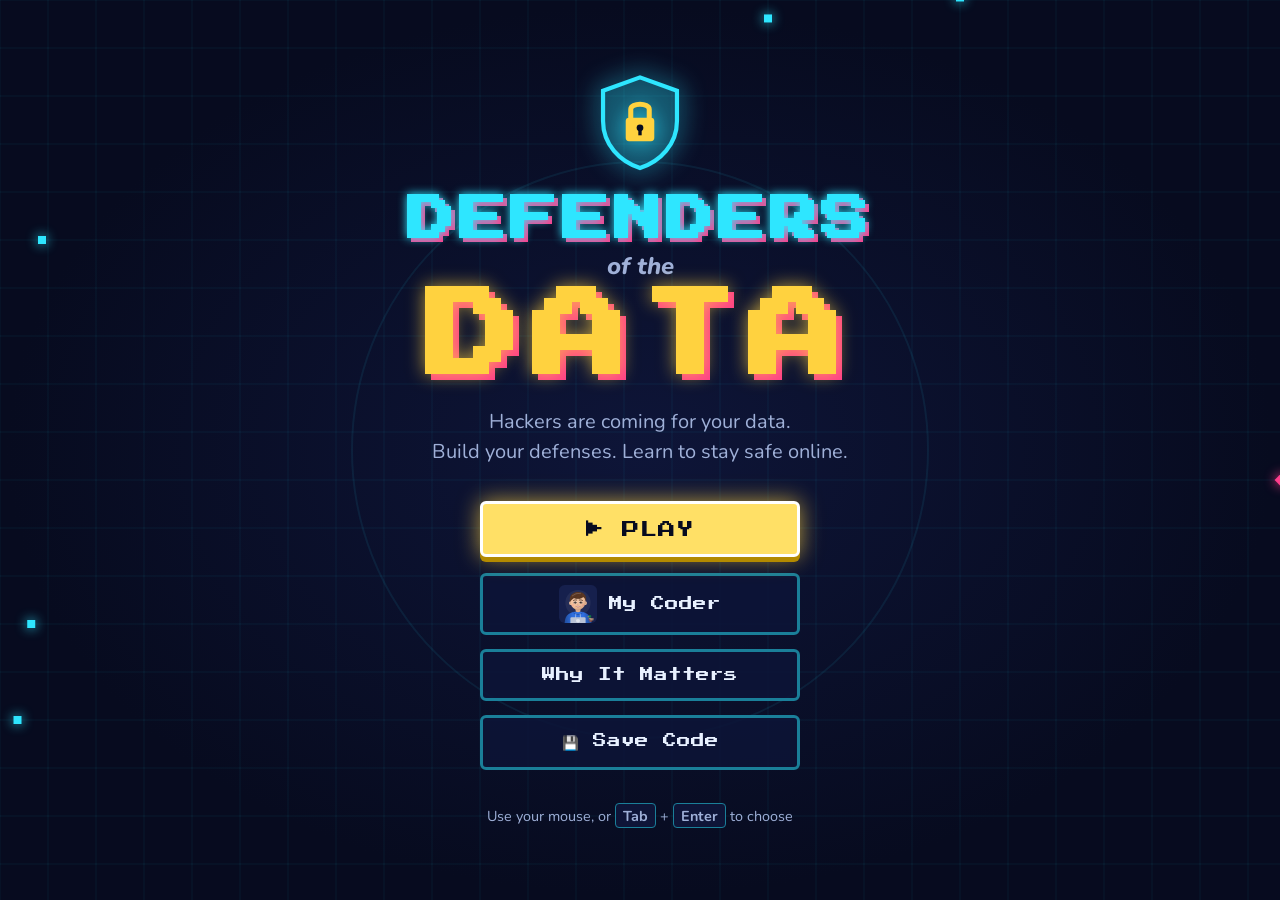
==== index.html @ af03d05b "Coder nicknames in the Locker and game top bars, and a Save Code to move progress between computers " ====
<!DOCTYPE html>
<html lang="en">
<head>
  <meta charset="UTF-8">
  <meta name="viewport" content="width=device-width, initial-scale=1.0">
  <title>Defenders of the Data</title>
  <meta name="description" content="A tower defense game about protecting your data and staying safe online.">
  <link rel="preconnect" href="https://fonts.googleapis.com">
  <link rel="preconnect" href="https://fonts.gstatic.com" crossorigin>
  <link href="https://fonts.googleapis.com/css2?family=Press+Start+2P&family=Lilita+One&family=Nunito:wght@400;700;800&display=swap" rel="stylesheet">
  <link rel="stylesheet" href="css/style.css">
</head>
<body>
  <!-- Animated background: data packets flowing to the core, threats getting blocked -->
  <canvas id="bg" aria-hidden="true"></canvas>

  <main id="title-screen" class="screen">
    <div class="logo">
      <div class="shield" aria-hidden="true">
        <svg viewBox="0 0 100 116">
          <path d="M50 4 L94 20 V56 C94 84 74 104 50 112 C26 104 6 84 6 56 V20 Z" class="shield-outline"/>
          <rect x="33" y="52" width="34" height="28" rx="4" class="lock-body"/>
          <path d="M39 52 V42 C39 34 61 34 61 42 V52" class="lock-shackle"/>
          <circle cx="50" cy="64" r="4" class="lock-hole"/>
          <rect x="48" y="64" width="4" height="9" class="lock-hole"/>
        </svg>
      </div>
      <h1>
        <span class="title-small">DEFENDERS</span>
        <span class="title-of">of the</span>
        <span class="title-big">DATA</span>
      </h1>
      <p class="tagline">Hackers are coming for your data.<br>Build your defenses. Learn to stay safe online.</p>
    </div>

    <nav class="menu" aria-label="Main menu">
      <button class="btn btn-primary" id="btn-play">&#9654; PLAY</button>
      <button class="btn coder-btn" id="btn-coder"><span class="coder-mini" id="coder-mini" aria-hidden="true"></span>My Coder</button>
      <button class="btn" id="btn-why">Why It Matters</button>
      <button class="btn" id="btn-save">💾 Save Code</button>
    </nav>

    <p class="hint">Use your mouse, or <kbd>Tab</kbd> + <kbd>Enter</kbd> to choose</p>
  </main>

  <!-- Why It Matters -->
  <dialog id="dlg-why" class="panel" aria-labelledby="why-title">
    <h2 id="why-title">Why It Matters</h2>
    <p>Teens spend hours online every day, and scammers know it. One bad click can leak your passwords, your photos or your location.</p>
    <ul class="facts">
      <li><strong>$12.5 billion</strong> was lost to fraud reported to the U.S. FTC in 2024.</li>
      <li><strong>Phishing</strong> (fake messages and links) is the most reported type of cybercrime to the FBI.</li>
      <li><strong>2-step verification</strong> blocks most automated attempts to break into your accounts.</li>
    </ul>
    <p>Every tower in this game is a real habit you can use today. Defend the game, then defend yourself!</p>
    <button class="btn btn-primary close-btn">Let's go!</button>
  </dialog>

  <!-- Save Code: move your progress to another computer, no account needed (savecode.js) -->
  <dialog id="dlg-save" class="panel save-panel" aria-labelledby="save-title">
    <h2 id="save-title">💾 Save Code</h2>
    <p>No account needed! Copy this code, then load it on another computer to bring your stars, coder and progress with you.</p>
    <label class="save-label" for="save-code">Your save code</label>
    <textarea id="save-code" class="save-box" rows="3" readonly></textarea>
    <button class="btn btn-primary save-btn" id="save-copy">📋 Copy my save code</button>
    <label class="save-label" for="save-load-box">Got a code from another computer? Paste it here:</label>
    <textarea id="save-load-box" class="save-box" rows="3" placeholder="DOD1-..." spellcheck="false"></textarea>
    <button class="btn save-btn" id="save-load">📥 Load save code</button>
    <p class="save-message" id="save-message" role="status" hidden></p>
    <p class="save-tip">🔒 Keep your code private, like a password: anyone with it can load your progress.</p>
    <button class="btn close-btn">Done</button>
  </dialog>

  <!-- Choose a mode -->
  <dialog id="dlg-mode" class="panel" aria-labelledby="mode-title">
    <!-- Step 1: pick a game -->
    <div id="mode-games">
      <h2 id="mode-title">Choose Your Mode</h2>
      <div class="modes three">
        <button class="mode-card" id="btn-tower-defense">
          <span class="mode-emoji">🏰</span>
          <strong>Tower Defense</strong>
          <span>Build safety habits as towers and stop waves of threats before they reach your data.</span>
        </button>
        <a class="mode-card" href="clicker.html">
          <span class="mode-emoji">🖱️</span>
          <strong>Data Clicker</strong>
          <span>Click to earn bytes, hire defenders and spot scams. Keeps earning while you're away!</span>
        </a>
        <a class="mode-card" id="btn-adventure" href="adventure.html">
          <span class="mode-emoji">⚔️</span>
          <strong>Adventure</strong>
          <span>Explore the internet, battle hackers and collect them in your Threat Index.</span>
        </a>
      </div>
      <button class="btn close-btn">Back</button>
    </div>

    <!-- Step 2: pick how to play Tower Defense -->
    <div id="mode-td" hidden>
      <h2>🏰 Tower Defense</h2>
      <div class="modes">
        <a class="mode-card" href="tower-defense.html#levels">
          <span class="mode-emoji">🗺️</span>
          <strong>Levels</strong>
          <span>Fight through 100 levels with a boss every 10. Pass a Security Clearance test to jump ahead.</span>
        </a>
        <a class="mode-card" href="tower-defense.html#endless">
          <span class="mode-emoji">♾️</span>
          <strong>Endless</strong>
          <span>The waves never stop and get tough fast. How long can you survive?</span>
        </a>
      </div>
      <button class="btn step-back" id="btn-mode-back">Back</button>
    </div>
  </dialog>

  <!-- Coder Locker: spend stars on cosmetics (locker.js). Full screen, like a game locker. -->
  <dialog id="dlg-coder" class="locker" aria-labelledby="coder-title">
    <div class="lk-bg" aria-hidden="true"></div>
    <header class="lk-top">
      <button class="lk-back" id="locker-back" hidden>&#8249; Back</button>
      <h2 id="coder-title">Locker</h2>
      <span class="lk-count" id="locker-count"></span>
      <span class="lk-stars" title="Stars to spend. Earn them by clearing levels in Tower Defense."><span class="lk-star">★</span><strong id="locker-balance">0</strong></span>
      <button class="lk-close close-btn" aria-label="Close the locker">&#10005;</button>
    </header>
    <div class="lk-main">
      <section class="lk-left">
        <div class="lk-loadout" id="locker-loadout"></div>
        <div class="lk-grid" id="locker-grid" hidden></div>
      </section>
      <section class="lk-right">
        <div class="lk-stage">
          <div class="lk-rays" aria-hidden="true"></div>
          <!-- Your name, above your coder (a nickname: never your real name) -->
          <div class="lk-nameplate">
            <input id="locker-name" maxlength="20" autocomplete="off" spellcheck="false" aria-label="Your coder's name" aria-describedby="locker-name-tip">
            <button type="button" id="locker-name-dice" title="Random name" aria-label="Pick a random name">🎲</button>
            <p class="lk-name-tip" id="locker-name-tip">✏️ Click to rename. Use a nickname, never your real name!</p>
          </div>
          <div class="lk-preview" id="locker-preview"></div>
          <div class="lk-podium" aria-hidden="true"></div>
        </div>
        <div class="lk-details" id="locker-details" aria-live="polite">
          <span class="lk-rarity" id="locker-rarity"></span>
          <h3 class="lk-item-name" id="locker-item-name"></h3>
          <p class="lk-item-type" id="locker-item-type"></p>
          <p class="lk-item-note" id="locker-item-note"></p>
          <button class="lk-action" id="locker-action"></button>
        </div>
      </section>
    </div>
  </dialog>

  <div id="toast" role="status" aria-live="polite"></div>

  <script src="js/background.js"></script>
  <script src="js/menu.js"></script>
  <script src="js/avatar.js"></script>
  <script src="js/locker.js"></script>
  <script src="js/savecode.js"></script>
</body>
</html>
---- css/style.css ----
:root {
  --bg: #070b1f;
  --bg-2: #0e1538;
  --cyan: #2ee6ff;
  --cyan-dim: #1a7f99;
  --pink: #ff3d8b;
  --gold: #ffd23f;
  --text: #e8f1ff;
  --text-dim: #9fb0d8;
  --panel: rgba(14, 21, 56, 0.96);
  --pixel: 'Press Start 2P', 'Courier New', monospace;
  --body: 'Nunito', 'Segoe UI', sans-serif;
}

* { box-sizing: border-box; }
[hidden] { display: none !important; }

html, body {
  margin: 0;
  height: 100%;
  background: radial-gradient(ellipse at center, var(--bg-2) 0%, var(--bg) 70%);
  color: var(--text);
  font-family: var(--body);
  overflow: hidden;
}

#bg {
  position: fixed;
  inset: 0;
  width: 100%;
  height: 100%;
  z-index: 0;
}

.screen {
  position: relative;
  z-index: 1;
  height: 100%;
  display: flex;
  flex-direction: column;
  align-items: center;
  justify-content: center;
  gap: 2.2rem;
  padding: 1rem;
  text-align: center;
}

/* ---------- Logo ---------- */
.logo { display: flex; flex-direction: column; align-items: center; gap: 1rem; }

.shield {
  width: 84px;
  animation: float 3s ease-in-out infinite;
  filter: drop-shadow(0 0 12px var(--cyan));
}
.shield-outline { fill: rgba(46, 230, 255, 0.12); stroke: var(--cyan); stroke-width: 5; }
.lock-body { fill: var(--gold); }
.lock-shackle { fill: none; stroke: var(--gold); stroke-width: 6; stroke-linecap: round; }
.lock-hole { fill: var(--bg); }

h1 {
  margin: 0;
  display: flex;
  flex-direction: column;
  align-items: center;
  font-family: var(--pixel);
  line-height: 1.1;
}
.title-small {
  font-size: clamp(1.4rem, 5vw, 3rem);
  color: var(--cyan);
  text-shadow: 0 0 10px var(--cyan), 4px 4px 0 var(--pink);
  letter-spacing: 0.08em;
}
.title-of {
  font-family: var(--body);
  font-weight: 800;
  font-style: italic;
  font-size: clamp(1rem, 2.5vw, 1.5rem);
  color: var(--text-dim);
  margin: 0.4rem 0;
}
.title-big {
  font-size: clamp(2.6rem, 10vw, 6rem);
  color: var(--gold);
  text-shadow: 0 0 18px rgba(255, 210, 63, 0.7), 6px 6px 0 var(--pink);
  letter-spacing: 0.12em;
}

.tagline {
  margin: 0;
  font-size: clamp(1rem, 2.2vw, 1.25rem);
  color: var(--text-dim);
  line-height: 1.5;
}

/* ---------- Buttons ---------- */
.menu { display: flex; flex-direction: column; gap: 0.9rem; width: min(320px, 90vw); }

.btn {
  font-family: var(--pixel);
  font-size: 0.85rem;
  padding: 1rem 1.2rem;
  color: var(--text);
  background: rgba(14, 21, 56, 0.85);
  border: 3px solid var(--cyan-dim);
  border-radius: 6px;
  cursor: pointer;
  transition: transform 0.12s, border-color 0.12s, box-shadow 0.12s, background 0.12s;
}
.btn:hover, .btn:focus-visible {
  border-color: var(--cyan);
  box-shadow: 0 0 16px rgba(46, 230, 255, 0.55);
  transform: translateY(-2px);
  outline: none;
}
.btn:active { transform: translateY(1px); }

.btn-primary {
  font-size: 1.1rem;
  color: var(--bg);
  background: var(--gold);
  border-color: var(--gold);
  box-shadow: 0 5px 0 #b38a00;
}
.btn-primary:hover, .btn-primary:focus-visible {
  background: #ffe066;
  border-color: #fff;
  box-shadow: 0 5px 0 #b38a00, 0 0 22px rgba(255, 210, 63, 0.7);
}

.hint { margin: 0; font-size: 0.9rem; color: var(--text-dim); }
kbd {
  font-family: var(--body);
  font-weight: 700;
  padding: 0.1rem 0.45rem;
  border: 1px solid var(--cyan-dim);
  border-radius: 4px;
  background: var(--bg-2);
}

/* ---------- Dialog panels ---------- */
.panel {
  width: min(560px, 92vw);
  max-height: 88vh;
  padding: 1.8rem 2rem;
  color: var(--text);
  background: var(--panel);
  border: 3px solid var(--cyan);
  border-radius: 10px;
  box-shadow: 0 0 40px rgba(46, 230, 255, 0.35);
  font-size: 1.05rem;
  line-height: 1.55;
}
.panel::backdrop { background: rgba(3, 5, 15, 0.75); backdrop-filter: blur(3px); }
.panel h2 {
  margin-top: 0;
  font-family: var(--pixel);
  font-size: 1.1rem;
  color: var(--gold);
  text-align: center;
}
.panel[open] { animation: pop 0.2s ease-out; }

.steps { list-style: none; padding: 0; margin: 0 0 1.5rem; display: grid; gap: 1rem; }
.steps li { display: flex; gap: 0.9rem; align-items: flex-start; }
.steps .icon { font-size: 1.6rem; line-height: 1; }

.facts { padding-left: 1.2rem; display: grid; gap: 0.6rem; }
.facts strong { color: var(--cyan); }

.close-btn, .step-back { display: block; margin: 1.2rem auto 0; }

/* ---------- Mode select ---------- */
.modes { display: grid; grid-template-columns: 1fr 1fr; gap: 1rem; }
@media (max-width: 520px) { .modes { grid-template-columns: 1fr; } }

.mode-card {
  display: flex;
  flex-direction: column;
  align-items: center;
  gap: 0.5rem;
  padding: 1.2rem 1rem;
  font: inherit;
  font-size: 0.95rem;
  color: var(--text-dim);
  text-align: center;
  text-decoration: none;
  background: rgba(7, 11, 31, 0.8);
  border: 3px solid var(--cyan-dim);
  border-radius: 8px;
  cursor: pointer;
  transition: transform 0.12s, border-color 0.12s, box-shadow 0.12s;
}
.mode-card strong { font-family: var(--pixel); font-size: 0.85rem; color: var(--gold); }
.mode-card:hover, .mode-card:focus-visible {
  border-color: var(--cyan);
  box-shadow: 0 0 16px rgba(46, 230, 255, 0.55);
  transform: translateY(-3px);
  outline: none;
}
.mode-card:disabled { opacity: 0.55; cursor: not-allowed; transform: none; box-shadow: none; border-color: var(--cyan-dim); }
.mode-emoji { font-size: 2.6rem; line-height: 1; }
.soon {
  font-size: 0.75rem;
  font-weight: 800;
  color: var(--pink);
  text-transform: uppercase;
  letter-spacing: 0.08em;
}

/* ---------- Toast ---------- */
#toast {
  position: fixed;
  z-index: 5;
  left: 50%;
  bottom: 2rem;
  transform: translate(-50%, 20px);
  opacity: 0;
  visibility: hidden;
  padding: 0.9rem 1.4rem;
  font-weight: 700;
  background: var(--panel);
  border: 2px solid var(--gold);
  border-radius: 8px;
  transition: transform 0.25s ease-out, opacity 0.25s, visibility 0.25s;
}
#toast.show { transform: translate(-50%, 0); opacity: 1; visibility: visible; }

/* ---------- Animations ---------- */
@keyframes float { 50% { transform: translateY(-8px); } }
@keyframes pop { from { transform: scale(0.92); opacity: 0; } }

@media (prefers-reduced-motion: reduce) {
  .shield, .panel[open] { animation: none; }
  .btn, #toast { transition: none; }
}

@media (max-height: 640px) {
  .screen { gap: 1.2rem; }
  .shield { width: 56px; }
}

/* ---------- Your coder (avatar.js) ---------- */
.avatar-svg { display: block; width: 100%; height: 100%; }

.coder-btn { display: flex; align-items: center; justify-content: center; gap: 0.7rem; padding-top: 0.55rem; padding-bottom: 0.55rem; }
.coder-mini { width: 38px; height: 38px; flex: none; }

/* ---------- Coder Locker (locker.js): full screen, like a battle-royale locker ---------- */
.locker {
  --lk-font: 'Lilita One', 'Nunito', sans-serif;
  --lk-yellow: #ffe94d;
  width: 100vw;
  height: 100dvh;
  max-width: none;
  max-height: none;
  margin: 0;
  padding: 0;
  border: 0;
  color: #fff;
  background: radial-gradient(ellipse at 72% 42%, #3f8bff 0%, #2152d6 30%, #12298a 62%, #0a1550 100%);
  overflow: hidden;
}
.locker[open] { display: flex; flex-direction: column; animation: lk-in 0.28s ease-out; }
.locker::backdrop { background: #0a1550; }
@keyframes lk-in { from { opacity: 0; transform: scale(1.04); } }
.locker.spooky { background: radial-gradient(ellipse at 72% 42%, #ff8a2a 0%, #b03c12 28%, #4a1452 62%, #1c0828 100%); }

/* Diagonal stripes and a soft vignette over the background */
.lk-bg {
  position: absolute;
  inset: 0;
  pointer-events: none;
  background:
    repeating-linear-gradient(-55deg, rgba(255, 255, 255, 0.035) 0 2px, transparent 2px 26px),
    radial-gradient(ellipse at center, transparent 55%, rgba(0, 0, 20, 0.55) 100%);
}

/* Top bar */
.lk-top {
  position: relative;
  display: flex;
  align-items: center;
  gap: 1rem;
  padding: 1rem clamp(1rem, 3vw, 2.5rem) 0.6rem;
}
.lk-top h2 {
  margin: 0;
  font-family: var(--lk-font);
  font-weight: 400;
  font-size: clamp(2rem, 4.5vw, 3.2rem);
  line-height: 1;
  text-transform: uppercase;
  letter-spacing: 0.02em;
  transform: skewX(-6deg);
  text-shadow: 0 4px 0 rgba(0, 0, 40, 0.45);
}
.lk-count { font-weight: 800; color: rgba(255, 255, 255, 0.7); align-self: flex-end; padding-bottom: 0.35rem; }
.lk-stars {
  margin-left: auto;
  display: flex;
  align-items: center;
  gap: 0.4rem;
  padding: 0.35rem 1rem 0.35rem 0.7rem;
  font-family: var(--lk-font);
  font-size: 1.5rem;
  background: rgba(0, 0, 30, 0.45);
  border-radius: 8px;
  transform: skewX(-6deg);
}
.lk-star { color: var(--lk-yellow); text-shadow: 0 0 10px rgba(255, 233, 77, 0.8); }
.lk-back, .lk-close {
  font-family: var(--lk-font);
  font-size: 1.3rem;
  color: #fff;
  background: rgba(0, 0, 30, 0.45);
  border: 2px solid rgba(255, 255, 255, 0.35);
  border-radius: 8px;
  padding: 0.3rem 0.9rem;
  cursor: pointer;
  transition: background 0.12s, transform 0.12s;
}
.lk-close { width: 2.6rem; height: 2.6rem; padding: 0; margin: 0; }
.lk-back:hover, .lk-close:hover, .lk-back:focus-visible, .lk-close:focus-visible { background: rgba(255, 255, 255, 0.2); transform: scale(1.05); outline: none; }

/* Left: loadout or item grid. Right: your coder on a stage. */
.lk-main {
  position: relative;
  flex: 1;
  min-height: 0;
  display: grid;
  grid-template-columns: minmax(0, 1.25fr) minmax(280px, 1fr);
  gap: clamp(1rem, 3vw, 2.5rem);
  padding: 0.4rem clamp(1rem, 3vw, 2.5rem) 1.2rem;
}
.lk-left { min-height: 0; overflow-y: auto; overflow-x: hidden; padding: 0.5rem 0.5rem 1rem; scrollbar-color: rgba(255, 255, 255, 0.35) transparent; }
.lk-loadout, .lk-grid { display: grid; gap: 0.75rem; animation: lk-slide 0.25s ease-out; }
.lk-loadout { grid-template-columns: repeat(4, minmax(0, 1fr)); }
.lk-grid { grid-template-columns: repeat(auto-fill, minmax(118px, 1fr)); }
@keyframes lk-slide { from { opacity: 0; transform: translateX(-16px); } }

/* Item tiles, colored by rarity */
.lk-tile {
  --r1: #b8c0cc;
  --r2: #5f6878;
  position: relative;
  aspect-ratio: 1;
  padding: 0;
  font: inherit;
  color: #fff;
  border: 0;
  border-radius: 6px;
  overflow: hidden;
  cursor: pointer;
  background: radial-gradient(circle at 50% 30%, var(--r1), var(--r2) 80%);
  box-shadow: inset 0 0 0 3px rgba(255, 255, 255, 0.18), 0 5px 0 rgba(0, 0, 30, 0.4);
  transition: transform 0.12s, box-shadow 0.12s, filter 0.12s;
}
.lk-tile.rare { --r1: #6ccbff; --r2: #1c5bc4; }
.lk-tile.epic { --r1: #dd8bff; --r2: #6424ad; }
.lk-tile.legendary { --r1: #ffc463; --r2: #c2541a; }
/* A shiny streak across every tile */
.lk-tile::after {
  content: '';
  position: absolute;
  inset: 0;
  background: linear-gradient(115deg, transparent 38%, rgba(255, 255, 255, 0.22) 46%, transparent 54%);
  transform: translateX(-60%);
  transition: transform 0.45s;
  pointer-events: none;
}
.lk-tile:hover, .lk-tile:focus-visible {
  transform: translateY(-4px) scale(1.04);
  box-shadow: inset 0 0 0 3px #fff, 0 10px 20px rgba(0, 0, 30, 0.5);
  outline: none;
  z-index: 1;
}
.lk-tile:hover::after, .lk-tile:focus-visible::after { transform: translateX(60%); }
.lk-tile.selected {
  box-shadow: inset 0 0 0 4px var(--lk-yellow), 0 0 0 3px rgba(255, 233, 77, 0.45), 0 0 26px rgba(255, 233, 77, 0.55);
  z-index: 1;
}
.lk-art { position: absolute; inset: 6% 6% 20%; display: flex; align-items: center; justify-content: center; }
.lk-art .avatar-svg { filter: drop-shadow(0 4px 4px rgba(0, 0, 30, 0.35)); }
.lk-tile.locked .lk-art { filter: saturate(0.75) brightness(0.9); }
.lk-empty { font-size: 3rem; opacity: 0.55; }
.lk-emoji { font-size: clamp(2.4rem, 5vw, 3.6rem); filter: drop-shadow(0 4px 4px rgba(0, 0, 30, 0.35)); }
.lk-name {
  position: absolute;
  left: 0;
  right: 0;
  bottom: 0;
  padding: 1rem 0.45rem 0.4rem;
  font-family: var(--lk-font);
  font-size: clamp(0.8rem, 1.2vw, 1rem);
  line-height: 1.05;
  text-align: left;
  text-transform: uppercase;
  background: linear-gradient(transparent, rgba(0, 0, 25, 0.8) 45%);
  border-bottom: 4px solid var(--r1);
}
.lk-label {
  position: absolute;
  top: 0.4rem;
  left: 0.5rem;
  font-family: var(--lk-font);
  font-size: 0.78rem;
  text-transform: uppercase;
  letter-spacing: 0.04em;
  color: rgba(255, 255, 255, 0.92);
  text-shadow: 0 1px 2px rgba(0, 0, 30, 0.8);
}
.lk-price, .lk-check, .lk-event {
  position: absolute;
  top: 0.35rem;
  right: 0.35rem;
  font-family: var(--lk-font);
  font-size: 0.85rem;
  line-height: 1;
  padding: 0.25rem 0.4rem;
  border-radius: 5px;
}
.lk-price { color: var(--lk-yellow); background: rgba(0, 0, 25, 0.75); }
.lk-check { color: #0a2a10; background: #5ef08a; padding: 0.25rem 0.45rem; }
.lk-event { right: auto; left: 0.3rem; top: auto; bottom: 2.3rem; font-size: 1rem; padding: 0; }

/* The Halloween Shop tile on the loadout */
.lk-event-tile {
  grid-column: 1 / -1;
  aspect-ratio: auto;
  min-height: 90px;
  display: flex;
  align-items: center;
  gap: 1rem;
  padding: 0.8rem 1.2rem;
  text-align: left;
  background: linear-gradient(100deg, #ff9a2e, #d9480f 45%, #5a1670);
}
.lk-event-icon { font-size: 3.2rem; filter: drop-shadow(0 4px 6px rgba(0, 0, 0, 0.4)); animation: lk-bob 2.4s ease-in-out infinite; }
.lk-event-text strong { display: block; font-family: var(--lk-font); font-weight: 400; font-size: clamp(1.4rem, 2.6vw, 2rem); text-transform: uppercase; line-height: 1; }
.lk-event-text span { font-weight: 800; opacity: 0.9; }
.lk-event-until {
  display: inline-block;
  margin-left: 0.5rem;
  padding: 0.2rem 0.55rem;
  font-family: var(--body);
  font-size: 0.8rem;
  font-style: normal;
  font-weight: 800;
  text-transform: none;
  vertical-align: middle;
  color: #2a1400;
  background: var(--lk-yellow);
  border-radius: 999px;
}
.lk-event-new {
  position: absolute;
  top: 0.5rem;
  right: 0.6rem;
  padding: 0.2rem 0.5rem;
  font-family: var(--lk-font);
  color: #3a1000;
  background: var(--lk-yellow);
  border-radius: 4px;
  transform: rotate(4deg);
}

/* Your coder on a glowing stage */
.lk-right { min-height: 0; display: flex; flex-direction: column; align-items: center; gap: 1rem; }
.lk-stage { position: relative; flex: 1; min-height: 0; width: 100%; display: flex; align-items: flex-end; justify-content: center; padding: 3.6rem 0 1.4rem; }
.lk-rays {
  position: absolute;
  width: 150%;
  aspect-ratio: 1;
  background: repeating-conic-gradient(rgba(255, 255, 255, 0.09) 0 7deg, transparent 7deg 20deg);
  mask-image: radial-gradient(circle, #000 15%, transparent 62%);
  -webkit-mask-image: radial-gradient(circle, #000 15%, transparent 62%);
  animation: lk-spin 50s linear infinite;
  pointer-events: none;
}
@keyframes lk-spin { to { transform: rotate(360deg); } }
/* The whole coder stands on the podium, like your character on the side in Quizizz */
.lk-preview {
  --glow: rgba(120, 220, 255, 0.45);
  position: relative;
  z-index: 1;
  height: min(100%, 64vh);
  aspect-ratio: 120 / 208;
  filter: drop-shadow(0 0 18px var(--glow));
  animation: lk-bob 3.2s ease-in-out infinite;
  transition: filter 0.25s;
}
.lk-preview svg { display: block; width: 100%; height: 100%; }
.lk-preview.rare { --glow: rgba(108, 203, 255, 0.85); }
.lk-preview.epic { --glow: rgba(221, 139, 255, 0.85); }
.lk-preview.legendary { --glow: rgba(255, 196, 99, 0.95); }
.lk-preview.trying { filter: drop-shadow(0 0 4px var(--lk-yellow)) drop-shadow(0 0 22px var(--glow)); }
@keyframes lk-bob { 50% { transform: translateY(-6px); } }
.lk-podium {
  position: absolute;
  bottom: 0;
  width: min(80%, 30vh, 260px);
  height: 2.6rem;
  border-radius: 50%;
  background: radial-gradient(ellipse, rgba(140, 230, 255, 0.85), rgba(60, 140, 255, 0.35) 55%, transparent 72%);
  filter: blur(2px);
}
.lk-stage.equip .lk-preview { animation: lk-equip 0.45s ease-out, lk-bob 3.2s ease-in-out 0.45s infinite; }
.lk-stage.bought .lk-preview { animation: lk-buy 0.7s ease-out, lk-bob 3.2s ease-in-out 0.7s infinite; }
.lk-stage.bought::after {
  content: '★ ★ ★';
  position: absolute;
  z-index: 2;
  font-family: var(--lk-font);
  font-size: 3rem;
  color: var(--lk-yellow);
  text-shadow: 0 0 20px rgba(255, 233, 77, 0.9);
  animation: lk-stars 1s ease-out forwards;
  pointer-events: none;
}
@keyframes lk-equip { 40% { transform: scale(1.06) rotate(-2deg); } }
@keyframes lk-buy { 30% { transform: scale(1.12) rotate(3deg); } 60% { transform: scale(0.97); } }
@keyframes lk-stars { from { opacity: 1; transform: scale(0.5); } to { opacity: 0; transform: scale(2.2) translateY(-30px); } }

/* Details box under your coder */
.lk-details {
  --r1: rgba(255, 255, 255, 0.5);
  width: min(100%, 440px);
  padding: 0.9rem 1.2rem 1rem;
  background: rgba(0, 0, 30, 0.5);
  border-left: 6px solid var(--r1);
  border-radius: 6px;
}
.lk-details.rare { --r1: #6ccbff; }
.lk-details.epic { --r1: #dd8bff; }
.lk-details.legendary { --r1: #ffc463; }
.lk-rarity { font-family: var(--lk-font); text-transform: uppercase; letter-spacing: 0.08em; color: var(--r1); }
.lk-item-name { margin: 0.1rem 0 0; font-family: var(--lk-font); font-weight: 400; font-size: clamp(1.6rem, 3vw, 2.3rem); line-height: 1; text-transform: uppercase; }
.lk-item-type { margin: 0.3rem 0 0; font-weight: 800; color: rgba(255, 255, 255, 0.75); }
.lk-item-note { margin: 0.4rem 0 0; line-height: 1.4; color: rgba(255, 255, 255, 0.9); }
.lk-action {
  margin-top: 0.8rem;
  width: 100%;
  padding: 0.7rem 1rem;
  font-family: var(--lk-font);
  font-size: 1.5rem;
  text-transform: uppercase;
  color: #1c1600;
  background: var(--lk-yellow);
  border: 0;
  border-radius: 6px;
  box-shadow: 0 5px 0 #c9b00d;
  transform: skewX(-6deg);
  cursor: pointer;
  transition: transform 0.1s, filter 0.1s;
}
.lk-action:hover, .lk-action:focus-visible { filter: brightness(1.08); transform: skewX(-6deg) translateY(-2px); outline: 3px solid #fff; outline-offset: 3px; }
.lk-action:active { transform: skewX(-6deg) translateY(3px); box-shadow: 0 2px 0 #c9b00d; }
.lk-action.done { color: #0a2a10; background: #5ef08a; box-shadow: 0 5px 0 #2a9a4c; cursor: default; }
.lk-action.poor { color: rgba(255, 255, 255, 0.85); background: rgba(255, 255, 255, 0.15); box-shadow: none; cursor: not-allowed; }

/* Phones and small windows: coder on top, items underneath, whole thing scrolls */
@media (max-width: 760px) {
  .locker[open] { overflow-y: auto; }
  .lk-main { flex: none; display: flex; flex-direction: column-reverse; }
  .lk-right, .lk-stage { flex: none; }
  .lk-left { overflow: visible; }
  .lk-loadout { grid-template-columns: repeat(4, minmax(0, 1fr)); gap: 0.5rem; }
  .lk-grid { grid-template-columns: repeat(auto-fill, minmax(84px, 1fr)); gap: 0.5rem; }
  .lk-name { font-size: 0.72rem; }
  .lk-label { font-size: 0.62rem; }
  .lk-stage { min-height: 390px; }
  .lk-preview { height: 300px; }
  .lk-count { display: none; }
}
@media (prefers-reduced-motion: reduce) {
  .locker[open], .lk-rays, .lk-preview, .lk-event-icon, .lk-loadout, .lk-grid { animation: none; }
}

.modes.three { grid-template-columns: repeat(3, 1fr); }
#dlg-mode:has(#mode-games:not([hidden])) { width: min(820px, 94vw); }
@media (max-width: 720px) { .modes.three { grid-template-columns: 1fr; } }

/* ---------- You've been hacked! (hacked.js) ---------- */
.hacked {
  width: min(900px, 96vw);
  max-height: 94vh;
  padding: 1.4rem 1.6rem;
  overflow: auto;
  color: var(--text);
  background: #12030a;
  border: 3px solid #ff2050;
  border-radius: 10px;
  box-shadow: 0 0 60px rgba(255, 32, 80, 0.6), inset 0 0 60px rgba(255, 32, 80, 0.15);
}
.hacked::backdrop { background: rgba(40, 0, 10, 0.85); }
.hacked[open] { animation: hack-in 0.5s steps(6); }
@keyframes hack-in {
  0% { opacity: 0; transform: translateX(-12px) skewX(10deg); }
  50% { opacity: 1; transform: translateX(10px) skewX(-6deg); }
}
.hack-scanlines {
  position: absolute;
  inset: 0;
  pointer-events: none;
  background: repeating-linear-gradient(transparent 0 3px, rgba(255, 32, 80, 0.06) 3px 4px);
}

.hack-title {
  position: relative;
  margin: 0;
  font-family: var(--pixel);
  font-size: clamp(1.1rem, 3.4vw, 1.9rem);
  text-align: center;
  color: #ff2050;
  text-shadow: 0 0 16px rgba(255, 32, 80, 0.9);
  animation: glitch 2.4s infinite;
}
.hack-title::before, .hack-title::after {
  content: attr(data-text);
  position: absolute;
  inset: 0;
  opacity: 0.7;
}
.hack-title::before { color: var(--cyan); animation: glitch-a 1.6s infinite; }
.hack-title::after { color: var(--gold); animation: glitch-b 2s infinite; }
@keyframes glitch { 92% { transform: none; } 94% { transform: translateX(-4px) skewX(8deg); } 96% { transform: translateX(4px); } }
@keyframes glitch-a { 0%, 85%, 100% { clip-path: inset(0 0 100% 0); } 88% { clip-path: inset(10% 0 55% 0); transform: translateX(-5px); } 92% { clip-path: inset(60% 0 10% 0); transform: translateX(5px); } }
@keyframes glitch-b { 0%, 80%, 100% { clip-path: inset(0 0 100% 0); } 84% { clip-path: inset(40% 0 30% 0); transform: translateX(4px); } }
.hack-sub { margin: 0.6rem auto 1rem; max-width: 40rem; text-align: center; color: #ffb3c4; }

.hack-grid { position: relative; display: grid; grid-template-columns: 0.9fr 1.1fr; gap: 1rem; }
@media (max-width: 680px) { .hack-grid { grid-template-columns: 1fr; } }

.hack-screen {
  display: flex;
  flex-direction: column;
  gap: 0.6rem;
  padding: 0.8rem;
  background: #050208;
  border: 2px solid #4a0c1c;
  border-radius: 8px;
}
.hack-files { display: grid; grid-template-columns: 1fr 1fr; gap: 0.4rem; }
.hack-file {
  padding: 0.4rem 0.5rem;
  font-size: 0.82rem;
  font-weight: 700;
  background: rgba(46, 230, 255, 0.08);
  border: 1px solid var(--cyan-dim);
  border-radius: 6px;
  transition: background 0.3s, border-color 0.3s, color 0.3s;
}
.hack-file.locked { color: #ff6b8a; background: rgba(255, 32, 80, 0.15); border-color: #ff2050; text-decoration: line-through; }
.hack-file.locked::after { content: ' 🔓 stolen'; text-decoration: none; display: inline-block; margin-left: 0.2rem; font-size: 0.72rem; }
.hack-log { min-height: 9.5rem; font-family: Consolas, 'Courier New', monospace; font-size: 0.8rem; color: #3dff7a; }
.hack-log p { margin: 0.15rem 0; animation: type-in 0.4s steps(12); white-space: nowrap; overflow: hidden; }
.hack-log p.good { color: var(--cyan); }
.hack-log p.bad { color: #ff2050; }
@keyframes type-in { from { max-width: 0; } to { max-width: 100%; } }

.hack-meter { display: grid; grid-template-columns: auto 1fr auto; align-items: center; gap: 0.6rem; font-weight: 800; font-size: 0.9rem; color: #ffb3c4; }
.hack-bar { height: 14px; background: #2a0812; border: 1px solid #ff2050; border-radius: 8px; overflow: hidden; }
.hack-bar span { display: block; height: 100%; width: 0; background: linear-gradient(90deg, #ff7a3d, #ff2050); transition: width 0.1s linear; }
.hack-meter strong { font-family: var(--pixel); font-size: 0.9rem; color: #ff2050; min-width: 3ch; text-align: right; }
.hacked.panic .hack-meter strong { animation: panic 0.5s ease-in-out infinite; }
.hacked.panic { animation: panic-border 0.5s ease-in-out infinite; }
@keyframes panic { 50% { transform: scale(1.25); } }
@keyframes panic-border { 50% { box-shadow: 0 0 90px rgba(255, 32, 80, 0.95), inset 0 0 80px rgba(255, 32, 80, 0.3); } }

.hack-count { display: flex; justify-content: space-between; align-items: center; margin: 0.8rem 0 0; font-family: var(--pixel); font-size: 0.72rem; color: var(--gold); }
#hack-dots { display: flex; gap: 0.35rem; }
#hack-dots span { width: 14px; height: 14px; border-radius: 50%; border: 2px solid var(--cyan); }
#hack-dots span.on { background: var(--cyan); box-shadow: 0 0 10px var(--cyan); }
.hacked .message { margin: 0.6rem 0; }
.hack-buttons { display: grid; grid-template-columns: 1fr 1fr; gap: 0.6rem; }
.hack-feedback { min-height: 1.5em; margin: 0.5rem 0 0; font-weight: 800; text-align: center; }
.hack-feedback.good { color: #7cff6b; }
.hack-feedback.bad { color: #ff6b8a; }

.hack-end { text-align: center; padding-top: 1rem; }
.hack-end-title { margin: 0 0 0.5rem; font-family: var(--pixel); font-size: 1.1rem; }
.hacked.won { border-color: var(--cyan); box-shadow: 0 0 60px rgba(46, 230, 255, 0.5); }
.hacked.won .hack-end-title { color: var(--cyan); }
.hacked.lost .hack-end-title { color: #ff2050; }

@media (prefers-reduced-motion: reduce) {
  .hacked[open], .hack-title, .hack-title::before, .hack-title::after, .hacked.panic, .hacked.panic .hack-meter strong, .hack-log p { animation: none; }
}


/* ---------- How to Play videos (demo.js) ---------- */
.panel.demo {
  width: min(1000px, 96vw, calc((100dvh - 15rem) * 16 / 9));
  min-width: min(560px, 96vw);
  max-height: 98dvh;
  padding: 1rem 1.2rem 1.1rem;
}
.demo-head { display: flex; align-items: center; gap: 0.8rem; margin-bottom: 0.7rem; }
.demo-head h2 { margin: 0; font-size: clamp(0.75rem, 1.6vw, 1rem); text-align: left; flex: 1; }
.demo-live {
  padding: 0.25rem 0.5rem;
  font-family: var(--pixel);
  font-size: 0.55rem;
  color: #fff;
  background: #e0393e;
  border-radius: 4px;
  animation: demo-blink 1.6s ease-in-out infinite;
}
@keyframes demo-blink { 50% { opacity: 0.55; } }
.demo-voice { flex: none; }

/* The screen: the game is laid out at 1280x720 and scaled down to fit */
.demo-screen {
  position: relative;
  aspect-ratio: 16 / 9;
  overflow: hidden;
  border-radius: 10px;
  border: 3px solid var(--cyan-dim);
  background: var(--bg);
  box-shadow: 0 0 30px rgba(46, 230, 255, 0.2);
}
#demo-frame {
  position: absolute;
  top: 0;
  left: 0;
  width: 1280px;
  height: 720px;
  border: 0;
  transform-origin: 0 0;
  pointer-events: none;   /* it's a video: watch, don't touch */
}
.demo-cursor { position: absolute; top: 0; left: 0; z-index: 2; width: 26px; height: 26px; pointer-events: none; filter: drop-shadow(0 2px 3px rgba(0, 0, 0, 0.6)); }
.demo-cursor svg { display: block; width: 100%; height: 100%; }
.demo-cursor::before {
  content: '';
  position: absolute;
  left: -14px;
  top: -14px;
  width: 32px;
  height: 32px;
  border-radius: 50%;
  border: 3px solid var(--gold);
  opacity: 0;
}
.demo-cursor.clicking::before { animation: demo-click 0.45s ease-out; }
@keyframes demo-click { from { opacity: 1; transform: scale(0.3); } to { opacity: 0; transform: scale(1.5); } }

/* The keyboard and mouse in the corner */
.demo-input {
  position: absolute;
  right: 1.2%;
  bottom: 2%;
  z-index: 2;
  display: flex;
  align-items: flex-end;
  gap: 6px;
  padding: 6px;
  width: 27%;
  background: rgba(7, 11, 31, 0.7);
  border: 1px solid rgba(46, 230, 255, 0.35);
  border-radius: 8px;
  pointer-events: none;
}
.demo-keys { flex: 1; display: grid; gap: 2px; }
.demo-row { display: flex; gap: 2px; justify-content: center; }
.demo-key {
  flex: 1;
  min-width: 0;
  max-width: 9%;
  padding: 2px 0;
  font-family: var(--body);
  font-weight: 800;
  font-size: clamp(5px, 0.75vw, 9px);
  line-height: 1.4;
  text-align: center;
  color: var(--text-dim);
  background: #1a2350;
  border-radius: 3px;
  box-shadow: 0 2px 0 #0b1030;
  transition: background 0.08s, color 0.08s, transform 0.08s;
}
.demo-key.wide { max-width: 16%; flex: 1.6; }
.demo-key.space { max-width: 40%; flex: 5; }
.demo-key.down { color: var(--bg); background: var(--cyan); box-shadow: 0 0 10px var(--cyan); transform: translateY(2px); }
.demo-mouse {
  position: relative;
  flex: none;
  width: 11%;
  aspect-ratio: 3 / 4.4;
  display: flex;
  border: 2px solid #3a4785;
  border-radius: 45% 45% 40% 40%;
  overflow: hidden;
  background: #1a2350;
}
.demo-mouse span { flex: 1; height: 42%; border-bottom: 2px solid #3a4785; transition: background 0.08s; }
.demo-mouse-l { border-right: 2px solid #3a4785; }
.demo-mouse.down .demo-mouse-l { background: var(--cyan); box-shadow: 0 0 10px var(--cyan); }

/* Loading, and the end of the video */
.demo-cover {
  position: absolute;
  inset: 0;
  z-index: 3;
  display: flex;
  flex-wrap: wrap;
  align-content: center;
  justify-content: center;
  gap: 0.8rem;
  padding: 1rem;
  text-align: center;
  background: rgba(7, 11, 31, 0.82);
  backdrop-filter: blur(2px);
}
.demo-end { width: 100%; margin: 0; font-family: var(--pixel); font-size: clamp(0.8rem, 2vw, 1.2rem); color: var(--gold); }
.demo-spinner {
  display: inline-block;
  width: 1.1rem;
  height: 1.1rem;
  margin-right: 0.6rem;
  vertical-align: -0.2rem;
  border: 3px solid var(--cyan-dim);
  border-top-color: var(--cyan);
  border-radius: 50%;
  animation: demo-spin 0.8s linear infinite;
}
@keyframes demo-spin { to { transform: rotate(360deg); } }

.demo-progress { height: 5px; margin-top: 0.5rem; border-radius: 3px; background: #1a2350; overflow: hidden; }
.demo-progress span { display: block; height: 100%; width: 0; background: linear-gradient(90deg, var(--pink), var(--gold)); }
/* Captions, like subtitles */
.demo-caption {
  min-height: 3.2em;
  margin: 0.6rem 0 0;
  padding: 0.45rem 0.8rem;
  font-size: clamp(0.95rem, 1.8vw, 1.15rem);
  font-weight: 800;
  line-height: 1.4;
  text-align: center;
  color: #fff;
  background: rgba(0, 0, 0, 0.45);
  border-radius: 8px;
}
.panel.demo .end-buttons { margin-top: 0.8rem; }
@media (prefers-reduced-motion: reduce) { .demo-live, .demo-spinner { animation: none; } }

/* ---------- Bonus star pop-up (avatar.js awardStars) ---------- */
.star-reward {
  position: fixed;
  inset: 1rem auto auto 50%;
  margin: 0;
  transform: translateX(-50%);
  display: flex;
  align-items: center;
  gap: 0.7rem;
  padding: 0.6rem 1.1rem 0.6rem 0.8rem;
  color: #fff;
  background: linear-gradient(135deg, #3a2a05, #1a1440);
  border: 2px solid var(--gold);
  border-radius: 14px;
  box-shadow: 0 0 24px rgba(255, 210, 63, 0.45), 0 8px 20px rgba(0, 0, 0, 0.5);
  font-family: var(--body);
}
.star-reward:popover-open { animation: star-pop 0.45s cubic-bezier(.2, 1.6, .4, 1); }
@keyframes star-pop { from { transform: translateX(-50%) translateY(-20px) scale(0.6); opacity: 0; } }
.sr-star { font-size: 2.2rem; line-height: 1; color: var(--gold); text-shadow: 0 0 12px var(--gold); animation: star-spin 1s ease-out; }
@keyframes star-spin { from { transform: rotate(-200deg) scale(0.3); } }
.sr-text { display: grid; line-height: 1.25; }
.sr-text strong { font-family: var(--pixel); font-size: 0.8rem; color: var(--gold); margin-bottom: 0.2rem; }
.sr-text small { font-size: 0.85rem; font-weight: 700; }
.sr-text small + small { font-size: 0.72rem; color: var(--text-dim); }
@media (prefers-reduced-motion: reduce) { .star-reward:popover-open, .sr-star { animation: none; } }

/* ---------- Your coder's name (avatar.js) ---------- */
/* In the Locker: a nameplate above your coder, like Quizizz */
.lk-nameplate {
  position: absolute;
  z-index: 2;
  top: 0.4rem;
  left: 50%;
  transform: translateX(-50%);
  display: flex;
  align-items: center;
  gap: 0.35rem;
  padding: 0.3rem;
  background: rgba(7, 11, 50, 0.6);
  border: 2px solid rgba(255, 255, 255, 0.85);
  border-radius: 999px;
  box-shadow: 0 6px 18px rgba(0, 0, 30, 0.4);
}
.lk-nameplate input {
  width: 16ch;
  field-sizing: content;   /* grows to fit your name */
  min-width: 6ch;
  max-width: 62vw;
  padding: 0.25rem 0.6rem;
  font-family: var(--lk-font);
  font-size: clamp(1.1rem, 2vw, 1.4rem);
  color: #fff;
  text-align: center;
  background: transparent;
  border: 0;
  border-radius: 999px;
  outline: none;
}
.lk-nameplate input:hover { background: rgba(255, 255, 255, 0.08); }
.lk-nameplate input:focus { background: rgba(255, 255, 255, 0.16); }
.lk-nameplate button {
  flex: none;
  width: 2.1rem;
  height: 2.1rem;
  font-size: 1.1rem;
  background: var(--lk-yellow);
  border: 0;
  border-radius: 50%;
  cursor: pointer;
  transition: transform 0.15s;
}
.lk-nameplate button:hover, .lk-nameplate button:focus-visible { transform: rotate(-20deg) scale(1.1); outline: 2px solid #fff; }
.lk-name-tip {
  position: absolute;
  top: calc(100% + 0.4rem);
  left: 50%;
  transform: translateX(-50%);
  width: max-content;
  max-width: 80vw;
  margin: 0;
  padding: 0.3rem 0.7rem;
  font-size: 0.8rem;
  font-weight: 800;
  color: #2a1400;
  background: var(--lk-yellow);
  border-radius: 8px;
  opacity: 0;
  pointer-events: none;
  transition: opacity 0.2s;
}
.lk-nameplate:hover .lk-name-tip, .lk-nameplate:focus-within .lk-name-tip { opacity: 1; }

/* In the games: your name next to your coder in the top bar */
.hud-name {
  max-width: 11rem;
  overflow: hidden;
  font-weight: 800;
  font-size: 0.95rem;
  color: var(--gold);
  white-space: nowrap;
  text-overflow: ellipsis;
}
@media (max-width: 700px) { .hud-name { display: none; } }

/* ---------- Save Code (savecode.js) ---------- */
.save-panel p { margin: 0 0 0.9rem; }
.save-label { display: block; margin: 0.4rem 0 0.35rem; font-weight: 800; color: var(--cyan); }
.save-box {
  display: block;
  width: 100%;
  padding: 0.6rem 0.7rem;
  font-family: 'Courier New', monospace;
  font-size: 0.8rem;
  color: var(--text);
  word-break: break-all;
  resize: vertical;
  background: var(--bg);
  border: 2px solid var(--cyan-dim);
  border-radius: 6px;
}
.save-box:focus { border-color: var(--cyan); outline: none; }
.save-btn { display: block; width: 100%; margin: 0.6rem 0 1rem; font-size: 0.8rem; }
.save-message { padding: 0.6rem 0.8rem; font-weight: 800; border-radius: 6px; }
.save-message.good { color: #7cff6b; background: rgba(124, 255, 107, 0.1); }
.save-message.bad { color: var(--pink); background: rgba(255, 61, 139, 0.1); }
.save-tip { font-size: 0.9rem; color: var(--text-dim); }
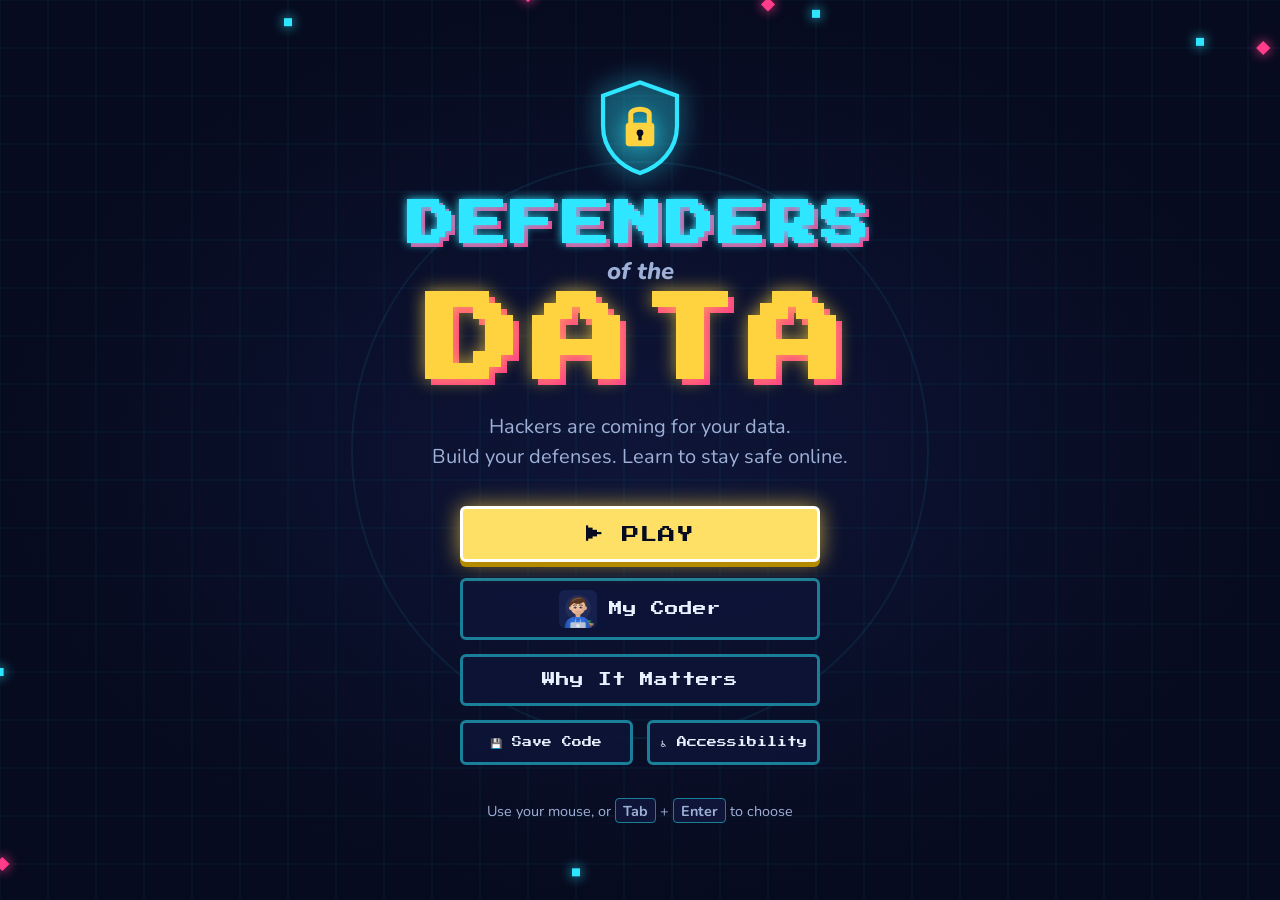
==== commit 35fb8a90: "Accessibility settings (extra time, bigger text, calm mode), Real-Life Missions with fact sources, a" ====
--- a/index.html
+++ b/index.html
@@ -37,7 +37,10 @@
       <button class="btn btn-primary" id="btn-play">&#9654; PLAY</button>
       <button class="btn coder-btn" id="btn-coder"><span class="coder-mini" id="coder-mini" aria-hidden="true"></span>My Coder</button>
       <button class="btn" id="btn-why">Why It Matters</button>
-      <button class="btn" id="btn-save">💾 Save Code</button>
+      <div class="menu-row">
+        <button class="btn" id="btn-save">💾 Save Code</button>
+        <button class="btn" id="btn-access">♿ Accessibility</button>
+      </div>
     </nav>
 
     <p class="hint">Use your mouse, or <kbd>Tab</kbd> + <kbd>Enter</kbd> to choose</p>
@@ -48,11 +51,17 @@
     <h2 id="why-title">Why It Matters</h2>
     <p>Teens spend hours online every day, and scammers know it. One bad click can leak your passwords, your photos or your location.</p>
     <ul class="facts">
-      <li><strong>$12.5 billion</strong> was lost to fraud reported to the U.S. FTC in 2024.</li>
-      <li><strong>Phishing</strong> (fake messages and links) is the most reported type of cybercrime to the FBI.</li>
-      <li><strong>2-step verification</strong> blocks most automated attempts to break into your accounts.</li>
+      <li><strong>$12.5 billion</strong> was lost to fraud reported to the U.S. FTC in 2024. <a class="source" href="https://www.ftc.gov/news-events/news/press-releases/2025/03/new-ftc-data-show-big-jump-reported-losses-fraud-125-billion-2024" target="_blank" rel="noopener">Source: FTC</a></li>
+      <li><strong>Phishing</strong> (fake messages and links) is the most reported type of cybercrime to the FBI. <a class="source" href="https://www.ic3.gov/AnnualReport/Reports/2024_IC3Report.pdf" target="_blank" rel="noopener">Source: FBI IC3 2024 report</a></li>
+      <li><strong>2-step verification</strong> blocks most automated attempts to break into your accounts. <a class="source" href="https://security.googleblog.com/2019/05/new-research-how-effective-is-basic.html" target="_blank" rel="noopener">Source: Google research</a></li>
     </ul>
-    <p>Every tower in this game is a real habit you can use today. Defend the game, then defend yourself!</p>
+    <p>Every tower, defender and guardian in this game is a real habit you can use today. Defend the game, then defend yourself!</p>
+
+    <!-- Real-Life Missions (missions.js): do them for real and earn stars -->
+    <h3 class="missions-title">🎯 Real-Life Missions <span class="missions-count" id="missions-count"></span></h3>
+    <p class="missions-sub">Do these in real life, then check them off for stars in the Coder Locker.</p>
+    <div class="missions" id="missions-list"></div>
+    <p class="help-line">🚨 Got scammed or feel unsafe online? Tell a trusted adult right away. You can report scams at <a href="https://reportfraud.ftc.gov" target="_blank" rel="noopener">ReportFraud.ftc.gov</a>.</p>
     <button class="btn btn-primary close-btn">Let's go!</button>
   </dialog>
 
@@ -69,6 +78,15 @@
     <p class="save-message" id="save-message" role="status" hidden></p>
     <p class="save-tip">🔒 Keep your code private, like a password: anyone with it can load your progress.</p>
     <button class="btn close-btn">Done</button>
+  </dialog>
+
+  <!-- Accessibility settings for every game (access.js) -->
+  <dialog id="dlg-access" class="panel" aria-labelledby="access-title">
+    <h2 id="access-title">♿ Accessibility</h2>
+    <p>Make the game work for you. These settings apply to all three games.</p>
+    <div class="access-list" id="access-list"></div>
+    <p class="access-note">Everything also works with just a keyboard: <kbd>Tab</kbd> to move, <kbd>Enter</kbd> to choose, <kbd>Esc</kbd> to close.</p>
+    <button class="btn btn-primary close-btn">Done</button>
   </dialog>
 
   <!-- Choose a mode -->
@@ -155,10 +173,12 @@
 
   <div id="toast" role="status" aria-live="polite"></div>
 
+  <script src="js/access.js"></script>
   <script src="js/background.js"></script>
   <script src="js/menu.js"></script>
   <script src="js/avatar.js"></script>
   <script src="js/locker.js"></script>
   <script src="js/savecode.js"></script>
+  <script src="js/missions.js"></script>
 </body>
 </html>
--- a/css/style.css
+++ b/css/style.css
@@ -95,7 +95,7 @@
 }
 
 /* ---------- Buttons ---------- */
-.menu { display: flex; flex-direction: column; gap: 0.9rem; width: min(320px, 90vw); }
+.menu { display: flex; flex-direction: column; gap: 0.9rem; width: min(360px, 90vw); }
 
 .btn {
   font-family: var(--pixel);
@@ -747,7 +747,10 @@
 .demo-cursor.clicking::before { animation: demo-click 0.45s ease-out; }
 @keyframes demo-click { from { opacity: 1; transform: scale(0.3); } to { opacity: 0; transform: scale(1.5); } }
 
-/* The keyboard and mouse in the corner */
+/* The keyboard and mouse in the corner: an RGB gaming setup.
+   --wave slowly turns, so every key's color (its own --h plus the wave) flows across the board. */
+@property --wave { syntax: '<number>'; inherits: true; initial-value: 0; }
+@keyframes rgb-wave { to { --wave: 360; } }
 .demo-input {
   position: absolute;
   right: 1.2%;
@@ -755,49 +758,66 @@
   z-index: 2;
   display: flex;
   align-items: flex-end;
-  gap: 6px;
-  padding: 6px;
-  width: 27%;
-  background: rgba(7, 11, 31, 0.7);
-  border: 1px solid rgba(46, 230, 255, 0.35);
-  border-radius: 8px;
+  gap: 7px;
+  padding: 6px 7px 7px;
+  width: 29%;
+  /* A dark case with a rainbow edge */
+  background:
+    linear-gradient(160deg, #1b1f2e, #0b0d16) padding-box,
+    conic-gradient(from calc(var(--wave) * 1deg), #ff3d6e, #ffb84d, #f4ff4d, #3dff7a, #2ee6ff, #6b7bff, #d94dff, #ff3d6e) border-box;
+  border: 2px solid transparent;
+  border-radius: 9px;
+  box-shadow: 0 0 14px hsl(calc(var(--wave) * 1deg) 100% 60% / 0.45), 0 6px 14px rgba(0, 0, 0, 0.6);
+  animation: rgb-wave 6s linear infinite;
   pointer-events: none;
 }
 .demo-keys { flex: 1; display: grid; gap: 2px; }
 .demo-row { display: flex; gap: 2px; justify-content: center; }
 .demo-key {
+  --c: hsl(calc((var(--h) + var(--wave)) * 1deg) 100% 66%);
   flex: 1;
   min-width: 0;
   max-width: 9%;
-  padding: 2px 0;
+  padding: 2px 0 3px;
   font-family: var(--body);
   font-weight: 800;
   font-size: clamp(5px, 0.75vw, 9px);
-  line-height: 1.4;
+  line-height: 1.3;
   text-align: center;
-  color: var(--text-dim);
-  background: #1a2350;
+  color: var(--c);
+  text-shadow: 0 0 4px var(--c);
+  background: linear-gradient(#2b3045, #191c2a);
   border-radius: 3px;
-  box-shadow: 0 2px 0 #0b1030;
-  transition: background 0.08s, color 0.08s, transform 0.08s;
+  box-shadow: inset 0 1px 0 rgba(255, 255, 255, 0.12), 0 2px 0 #07080e, 0 2px 4px -1px var(--c);
+  transition: transform 0.06s, background 0.06s;
 }
 .demo-key.wide { max-width: 16%; flex: 1.6; }
 .demo-key.space { max-width: 40%; flex: 5; }
-.demo-key.down { color: var(--bg); background: var(--cyan); box-shadow: 0 0 10px var(--cyan); transform: translateY(2px); }
+/* A pressed key sinks and lights up in its color */
+.demo-key.down {
+  color: #fff;
+  text-shadow: 0 0 3px #000;
+  background: var(--c);
+  box-shadow: 0 0 6px var(--c), 0 0 16px var(--c), 0 0 0 1px #fff;
+  transform: translateY(2px) scale(1.08);
+}
 .demo-mouse {
+  --c: hsl(calc(var(--wave) * 1deg + 180deg) 100% 62%);
   position: relative;
   flex: none;
   width: 11%;
-  aspect-ratio: 3 / 4.4;
-  display: flex;
-  border: 2px solid #3a4785;
-  border-radius: 45% 45% 40% 40%;
+  aspect-ratio: 3 / 4.6;
+  display: flex;
+  background: linear-gradient(160deg, #2b3045, #10121c);
+  border: 2px solid var(--c);
+  border-radius: 45% 45% 42% 42%;
   overflow: hidden;
-  background: #1a2350;
-}
-.demo-mouse span { flex: 1; height: 42%; border-bottom: 2px solid #3a4785; transition: background 0.08s; }
-.demo-mouse-l { border-right: 2px solid #3a4785; }
-.demo-mouse.down .demo-mouse-l { background: var(--cyan); box-shadow: 0 0 10px var(--cyan); }
+  box-shadow: 0 0 8px var(--c), 0 4px 8px rgba(0, 0, 0, 0.6);
+}
+.demo-mouse span { flex: 1; height: 42%; border-bottom: 2px solid #07080e; transition: background 0.06s, box-shadow 0.06s; }
+.demo-mouse-l { border-right: 2px solid #07080e; }
+.demo-mouse.down .demo-mouse-l { background: var(--c); box-shadow: inset 0 0 6px #fff; }
+@media (prefers-reduced-motion: reduce) { .demo-input { animation: none; } }
 
 /* Loading, and the end of the video */
 .demo-cover {
@@ -973,3 +993,91 @@
 .save-message.good { color: #7cff6b; background: rgba(124, 255, 107, 0.1); }
 .save-message.bad { color: var(--pink); background: rgba(255, 61, 139, 0.1); }
 .save-tip { font-size: 0.9rem; color: var(--text-dim); }
+
+/* ---------- Accessibility (access.js) ---------- */
+.menu-row { display: grid; grid-template-columns: 1fr 1fr; gap: 0.9rem; }
+.menu-row .btn { padding: 0.85rem 0.3rem; font-size: 0.62rem; white-space: nowrap; }
+.access-list { display: grid; gap: 0.7rem; margin: 1rem 0; }
+.access-option {
+  display: flex;
+  align-items: center;
+  gap: 0.9rem;
+  padding: 0.8rem 1rem;
+  background: rgba(7, 11, 31, 0.8);
+  border: 2px solid var(--cyan-dim);
+  border-radius: 8px;
+  cursor: pointer;
+}
+.access-option:has(input:checked) { border-color: var(--cyan); box-shadow: 0 0 12px rgba(46, 230, 255, 0.35); }
+.access-option:has(input:focus-visible) { outline: 3px solid var(--gold); outline-offset: 2px; }
+.access-emoji { font-size: 1.8rem; line-height: 1; }
+.access-text { flex: 1; display: grid; line-height: 1.35; }
+.access-text strong { color: var(--gold); }
+.access-text span { font-size: 0.92rem; color: var(--text-dim); }
+/* An on/off switch */
+.access-switch {
+  appearance: none;
+  flex: none;
+  position: relative;
+  width: 3.2rem;
+  height: 1.8rem;
+  margin: 0;
+  background: #2a3360;
+  border-radius: 999px;
+  cursor: pointer;
+  transition: background 0.15s;
+}
+.access-switch::after {
+  content: '';
+  position: absolute;
+  top: 0.2rem;
+  left: 0.2rem;
+  width: 1.4rem;
+  height: 1.4rem;
+  background: #fff;
+  border-radius: 50%;
+  transition: transform 0.15s;
+}
+.access-switch:checked { background: var(--cyan); }
+.access-switch:checked::after { transform: translateX(1.4rem); }
+.access-switch:focus-visible { outline: none; }
+.access-note { font-size: 0.92rem; color: var(--text-dim); }
+
+/* Bigger text: everything sized in rem grows */
+html.big-text { font-size: 118%; }
+/* Calm mode: no flashing, shaking or bouncing (like the computer's own "reduce motion" setting) */
+html.calm *, html.calm *::before, html.calm *::after {
+  animation-duration: 0.001s !important;
+  animation-iteration-count: 1 !important;
+  transition-duration: 0.001s !important;
+  scroll-behavior: auto !important;
+}
+
+/* ---------- Why It Matters: sources and Real-Life Missions (missions.js) ---------- */
+.source { margin-left: 0.3rem; font-size: 0.8rem; font-weight: 700; color: var(--text-dim); white-space: nowrap; }
+.source:hover, .source:focus-visible { color: var(--cyan); }
+.missions-title { display: flex; align-items: center; justify-content: space-between; gap: 0.6rem; margin: 1.4rem 0 0.2rem; font-family: var(--pixel); font-size: 0.85rem; color: var(--gold); }
+.missions-count { font-family: var(--body); font-size: 0.85rem; font-weight: 800; color: var(--cyan); }
+.missions-sub { margin: 0 0 0.6rem; font-size: 0.92rem; color: var(--text-dim); }
+.missions { display: grid; gap: 0.45rem; }
+.mission {
+  display: flex;
+  align-items: center;
+  gap: 0.6rem;
+  padding: 0.5rem 0.7rem;
+  font-size: 0.95rem;
+  line-height: 1.35;
+  background: rgba(7, 11, 31, 0.8);
+  border: 2px solid var(--cyan-dim);
+  border-radius: 8px;
+  cursor: pointer;
+}
+.mission input { flex: none; width: 1.2rem; height: 1.2rem; margin: 0; accent-color: #7cff6b; cursor: pointer; }
+.mission:has(input:checked) { border-color: #7cff6b; }
+.mission:has(input:checked) .mission-text { color: var(--text-dim); text-decoration: line-through; }
+.mission:has(input:focus-visible) { outline: 3px solid var(--gold); outline-offset: 2px; }
+.mission-emoji { font-size: 1.3rem; }
+.mission-text { flex: 1; }
+.mission-star { flex: none; font-size: 0.8rem; font-weight: 800; color: var(--gold); }
+.help-line { margin-top: 1rem; padding: 0.6rem 0.8rem; font-size: 0.92rem; background: rgba(255, 61, 139, 0.1); border-left: 4px solid var(--pink); border-radius: 4px; }
+.help-line a { color: var(--cyan); }
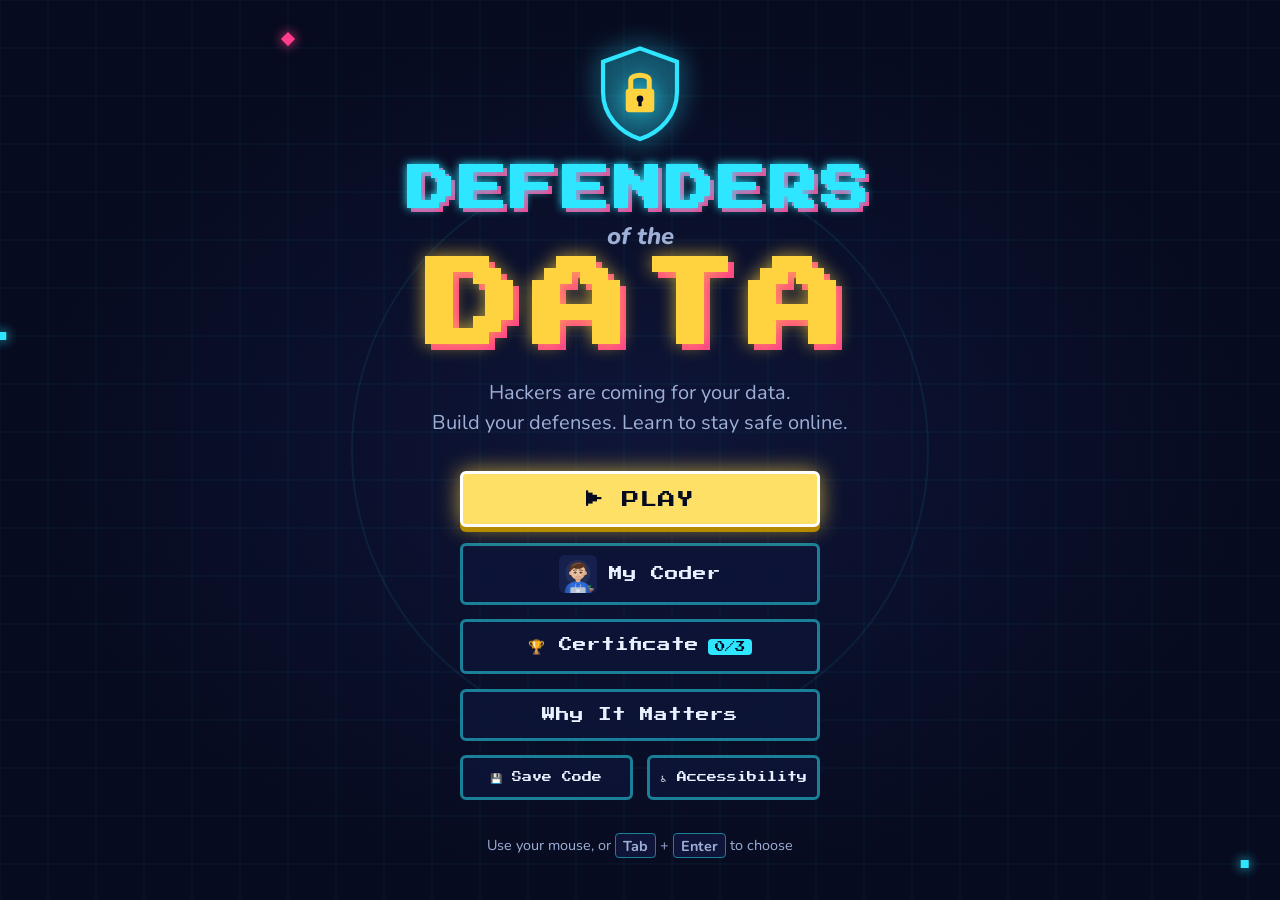
==== commit fd55f0cc: "Certified Data Defender certificate with a progress tracker for all three games, and a title menu th" ====
--- a/index.html
+++ b/index.html
@@ -7,7 +7,7 @@
   <meta name="description" content="A tower defense game about protecting your data and staying safe online.">
   <link rel="preconnect" href="https://fonts.googleapis.com">
   <link rel="preconnect" href="https://fonts.gstatic.com" crossorigin>
-  <link href="https://fonts.googleapis.com/css2?family=Press+Start+2P&family=Lilita+One&family=Nunito:wght@400;700;800&display=swap" rel="stylesheet">
+  <link href="https://fonts.googleapis.com/css2?family=Press+Start+2P&family=Lilita+One&family=Nunito:wght@400;700;800&family=Cinzel:wght@600;800&family=Great+Vibes&display=swap" rel="stylesheet">
   <link rel="stylesheet" href="css/style.css">
 </head>
 <body>
@@ -36,6 +36,7 @@
     <nav class="menu" aria-label="Main menu">
       <button class="btn btn-primary" id="btn-play">&#9654; PLAY</button>
       <button class="btn coder-btn" id="btn-coder"><span class="coder-mini" id="coder-mini" aria-hidden="true"></span>My Coder</button>
+      <button class="btn cert-btn" id="btn-cert">🏆 Certificate <span class="cert-btn-count"></span></button>
       <button class="btn" id="btn-why">Why It Matters</button>
       <div class="menu-row">
         <button class="btn" id="btn-save">💾 Save Code</button>
@@ -87,6 +88,63 @@
     <div class="access-list" id="access-list"></div>
     <p class="access-note">Everything also works with just a keyboard: <kbd>Tab</kbd> to move, <kbd>Enter</kbd> to choose, <kbd>Esc</kbd> to close.</p>
     <button class="btn btn-primary close-btn">Done</button>
+  </dialog>
+
+  <!-- Certified Data Defender: progress on the 3 goals, and the certificate (certificate.js) -->
+  <dialog id="dlg-cert" class="panel cert-panel" aria-labelledby="cert-title">
+    <h2 id="cert-title">🏆 Certified Data Defender</h2>
+    <p class="cert-status" id="cert-status" aria-live="polite"></p>
+    <div class="cert-overall" aria-hidden="true"><span id="cert-overall"></span></div>
+    <div class="cert-goals" id="cert-goals"></div>
+
+    <label class="cert-name-label">Name on your certificate
+      <input id="cert-name-input" maxlength="40" autocomplete="off" spellcheck="false">
+    </label>
+
+    <div class="cert-paper" id="cert-paper">
+      <div class="cert-inner">
+        <svg class="cert-watermark" viewBox="0 0 100 116" aria-hidden="true"><path d="M50 4 L94 20 V56 C94 84 74 104 50 112 C26 104 6 84 6 56 V20 Z"/></svg>
+        <div class="cert-coder" id="cert-coder" aria-hidden="true"></div>
+        <svg class="cert-shield" viewBox="0 0 100 116" aria-hidden="true">
+          <path d="M50 4 L94 20 V56 C94 84 74 104 50 112 C26 104 6 84 6 56 V20 Z" fill="#14205a" stroke="#c9a227" stroke-width="5"/>
+          <rect x="33" y="52" width="34" height="28" rx="4" fill="#e3bb3f"/>
+          <path d="M39 52 V42 C39 34 61 34 61 42 V52" fill="none" stroke="#e3bb3f" stroke-width="6" stroke-linecap="round"/>
+          <circle cx="50" cy="64" r="4" fill="#14205a"/><rect x="48" y="64" width="4" height="9" fill="#14205a"/>
+        </svg>
+        <p class="cert-brand">Defenders of the Data</p>
+        <h3 class="cert-heading">Certificate of Achievement</h3>
+        <p class="cert-line">This certifies that</p>
+        <p class="cert-name" id="cert-name"></p>
+        <p class="cert-line">is officially a</p>
+        <p class="cert-rank">Certified Data Defender</p>
+        <p class="cert-body">for mastering online safety in all three missions: clearing all 100 levels of Tower Defense, building a billion-byte defense in Data Clicker, and quarantining every threat on the internet in Adventure.</p>
+        <div class="cert-footer">
+          <div class="cert-sign">
+            <span class="cert-sign-value" id="cert-date"></span>
+            <span class="cert-sign-label">Date</span>
+          </div>
+          <svg class="cert-seal" viewBox="0 0 120 120" aria-hidden="true">
+            <polygon fill="#c9a227" points="60,2 69,16 85,8 88,25 105,24 100,41 116,48 104,60 116,72 100,79 105,96 88,95 85,112 69,104 60,118 51,104 35,112 32,95 15,96 20,79 4,72 16,60 4,48 20,41 15,24 32,25 35,8 51,16"/>
+            <circle cx="60" cy="60" r="40" fill="#e3bb3f" stroke="#fff3c4" stroke-width="2"/>
+            <circle cx="60" cy="60" r="33" fill="none" stroke="#a8841c" stroke-width="1.5" stroke-dasharray="3 2"/>
+            <path d="M60 36 L79 43 V58 C79 70 71 79 60 83 C49 79 41 70 41 58 V43 Z" fill="#14205a"/>
+            <path d="M60 46 L63 54 L71.5 54.3 L64.8 59.5 L67.2 67.7 L60 63 L52.8 67.7 L55.2 59.5 L48.5 54.3 L57 54 Z" fill="#e3bb3f"/>
+            <text x="60" y="97" text-anchor="middle" font-family="Cinzel, serif" font-weight="800" font-size="8.5" fill="#14205a" letter-spacing="1">CERTIFIED</text>
+          </svg>
+          <div class="cert-sign">
+            <span class="cert-signature">Haricharan Parna</span>
+            <span class="cert-sign-label">Haricharan Parna · Maker &amp; Developer</span>
+          </div>
+        </div>
+        <p class="cert-number" id="cert-number"></p>
+      </div>
+      <div class="cert-lock" aria-hidden="true">🔒 PREVIEW</div>
+    </div>
+
+    <div class="end-buttons">
+      <button class="btn btn-primary" id="cert-print"></button>
+      <button class="btn close-btn">Close</button>
+    </div>
   </dialog>
 
   <!-- Choose a mode -->
@@ -180,5 +238,7 @@
   <script src="js/locker.js"></script>
   <script src="js/savecode.js"></script>
   <script src="js/missions.js"></script>
+  <script src="js/adventure-data.js"></script>
+  <script src="js/certificate.js"></script>
 </body>
 </html>
--- a/css/style.css
+++ b/css/style.css
@@ -1081,3 +1081,164 @@
 .mission-star { flex: none; font-size: 0.8rem; font-weight: 800; color: var(--gold); }
 .help-line { margin-top: 1rem; padding: 0.6rem 0.8rem; font-size: 0.92rem; background: rgba(255, 61, 139, 0.1); border-left: 4px solid var(--pink); border-radius: 4px; }
 .help-line a { color: var(--cyan); }
+/* The video started by itself, so the browser blocked sound until you click */
+.demo-voice.needs-click { color: var(--bg); background: var(--gold); border-color: var(--gold); animation: demo-blink 1.2s ease-in-out infinite; }
+
+/* ---------- Certified Data Defender (certificate.js) ---------- */
+.cert-btn { display: flex; align-items: center; justify-content: center; gap: 0.6rem; }
+.cert-btn-count { padding: 0.2rem 0.45rem; font-size: 0.65rem; color: var(--bg); background: var(--cyan); border-radius: 4px; }
+.cert-btn.earned { border-color: var(--gold); box-shadow: 0 0 16px rgba(255, 210, 63, 0.5); }
+.cert-btn.earned .cert-btn-count { background: var(--gold); }
+
+.cert-panel { width: min(980px, 96vw); max-height: 94vh; overflow: auto; }
+.cert-status { margin: 0 0 0.5rem; font-weight: 800; text-align: center; }
+.cert-overall { height: 10px; margin-bottom: 1rem; background: #1a2350; border-radius: 999px; overflow: hidden; }
+.cert-overall span, .cert-bar span { display: block; height: 100%; background: linear-gradient(90deg, var(--cyan), var(--gold)); border-radius: inherit; }
+.cert-goals { display: grid; grid-template-columns: repeat(3, 1fr); gap: 0.7rem; }
+.cert-goal {
+  display: flex;
+  gap: 0.6rem;
+  padding: 0.7rem 0.8rem;
+  background: rgba(7, 11, 31, 0.8);
+  border: 2px solid var(--cyan-dim);
+  border-radius: 8px;
+}
+.cert-goal.done { border-color: #7cff6b; }
+.cert-goal-emoji { font-size: 1.6rem; line-height: 1; }
+.cert-goal-text { flex: 1; display: grid; gap: 0.2rem; font-size: 0.88rem; line-height: 1.3; color: var(--text-dim); }
+.cert-goal-text strong { color: var(--gold); font-size: 0.95rem; }
+.cert-goal-text small { font-weight: 800; color: var(--text); }
+.cert-bar { height: 7px; margin-top: 0.2rem; background: #1a2350; border-radius: 999px; overflow: hidden; }
+.cert-goal.done .cert-bar span { background: #7cff6b; }
+.cert-name-label { display: flex; align-items: center; justify-content: center; gap: 0.6rem; margin: 1.1rem 0 0.8rem; font-weight: 800; color: var(--cyan); }
+.cert-name-label input {
+  width: min(16rem, 60vw);
+  padding: 0.35rem 0.6rem;
+  font: inherit;
+  color: var(--text);
+  background: var(--bg);
+  border: 2px solid var(--cyan-dim);
+  border-radius: 6px;
+}
+.cert-name-label input:focus { border-color: var(--cyan); outline: none; }
+
+/* The certificate: cream paper, a double gold border, navy ink */
+.cert-paper {
+  --navy: #14205a;
+  --goldink: #a8841c;
+  position: relative;
+  container-type: inline-size;
+  aspect-ratio: 11 / 8.5;
+  padding: 2.2cqw;
+  color: var(--navy);
+  background: radial-gradient(ellipse at center, #fffdf6 40%, #f6ecd2 100%);
+  border-radius: 6px;
+  box-shadow: 0 10px 30px rgba(0, 0, 0, 0.5);
+  overflow: hidden;
+  print-color-adjust: exact;
+  -webkit-print-color-adjust: exact;
+}
+.cert-inner {
+  position: relative;
+  height: 100%;
+  display: flex;
+  flex-direction: column;
+  align-items: center;
+  justify-content: center;
+  padding: 2cqw 5cqw;
+  text-align: center;
+  border: 0.7cqw double #c9a227;
+  outline: 0.25cqw solid var(--navy);
+  outline-offset: 0.8cqw;
+}
+.cert-inner p { margin: 0; }
+.cert-watermark { position: absolute; top: 50%; left: 50%; width: 34cqw; transform: translate(-50%, -50%); fill: var(--navy); opacity: 0.045; pointer-events: none; }
+.cert-coder { position: absolute; top: 2.4cqw; right: 2.6cqw; width: 11cqw; aspect-ratio: 1; border: 0.5cqw solid #c9a227; border-radius: 50%; overflow: hidden; background: var(--navy); }
+.cert-shield { width: 6.5cqw; margin-bottom: 0.6cqw; }
+.cert-brand { font-family: 'Cinzel', serif; font-weight: 800; font-size: 1.6cqw; letter-spacing: 0.4em; color: var(--goldink); text-transform: uppercase; }
+.cert-heading { margin: 0.6cqw 0 1.4cqw; font-family: 'Cinzel', serif; font-weight: 800; font-size: 4.6cqw; line-height: 1.1; color: var(--navy); }
+.cert-line { font-family: Georgia, serif; font-style: italic; font-size: 1.8cqw; color: #4a5172; }
+.cert-name {
+  min-width: 50cqw;
+  margin: 0.3cqw 0 0.8cqw !important;
+  padding: 0 2cqw 0.4cqw;
+  font-family: 'Great Vibes', cursive;
+  font-size: 7cqw;
+  line-height: 1.15;
+  color: var(--navy);
+  border-bottom: 0.2cqw solid #c9a227;
+  overflow-wrap: anywhere;
+}
+.cert-rank {
+  margin: 0.4cqw 0 1.2cqw !important;
+  font-family: 'Cinzel', serif;
+  font-weight: 800;
+  font-size: 3.6cqw;
+  letter-spacing: 0.06em;
+  background: linear-gradient(180deg, #e3bb3f, #a8841c);
+  -webkit-background-clip: text;
+  background-clip: text;
+  color: transparent;
+}
+.cert-body { max-width: 72cqw; font-family: Georgia, serif; font-size: 1.65cqw; line-height: 1.5; color: #3a4166; }
+.cert-footer { display: grid; grid-template-columns: 1fr auto 1fr; align-items: end; gap: 3cqw; width: 100%; margin-top: 2cqw; }
+.cert-sign { display: flex; flex-direction: column; align-items: center; gap: 0.4cqw; }
+.cert-sign-value, .cert-signature { width: 100%; padding-bottom: 0.3cqw; border-bottom: 0.18cqw solid var(--navy); }
+.cert-sign-value { font-family: Georgia, serif; font-size: 2cqw; }
+.cert-signature { font-family: 'Great Vibes', cursive; font-size: 4cqw; line-height: 1; color: #1b2a7a; }
+.cert-sign-label { font-family: 'Cinzel', serif; font-weight: 600; font-size: 1.15cqw; letter-spacing: 0.05em; color: #4a5172; }
+.cert-seal { width: 12cqw; filter: drop-shadow(0 0.4cqw 0.5cqw rgba(0, 0, 0, 0.25)); }
+.cert-number { position: absolute; bottom: 1.2cqw; left: 0; right: 0; font-family: Georgia, serif; font-size: 1.05cqw; letter-spacing: 0.1em; color: #8a8fa8; }
+
+/* Not earned yet: a faded preview with a stamp */
+.cert-paper.locked .cert-inner { filter: grayscale(0.65); opacity: 0.6; }
+.cert-lock { display: none; }
+.cert-paper.locked .cert-lock {
+  display: block;
+  position: absolute;
+  top: 64%;
+  left: 50%;
+  padding: 0.6cqw 3cqw;
+  font-family: 'Cinzel', serif;
+  font-weight: 800;
+  font-size: 5cqw;
+  letter-spacing: 0.1em;
+  color: #c0392b;
+  border: 0.6cqw solid #c0392b;
+  border-radius: 1cqw;
+  background: rgba(255, 250, 240, 0.75);
+  transform: translate(-50%, -50%) rotate(-12deg);
+}
+.cert-panel .end-buttons { display: flex; flex-wrap: wrap; justify-content: center; gap: 0.8rem; margin-top: 1rem; }
+.cert-panel .close-btn { margin: 0; }
+#cert-print:disabled { opacity: 0.6; cursor: not-allowed; transform: none; box-shadow: none; }
+@media (max-width: 700px) {
+  .cert-goals { grid-template-columns: 1fr; }
+  .cert-name-label { flex-direction: column; gap: 0.3rem; }
+}
+
+/* Printing: only the certificate, on one landscape page */
+@media print {
+  @page { size: landscape; margin: 0.35in; }
+  html.printing-cert, html.printing-cert body { height: auto; background: #fff; overflow: visible; }
+  html.printing-cert body > :not(#dlg-cert) { display: none !important; }
+  html.printing-cert #dlg-cert { position: static; display: block; width: 100%; max-height: none; margin: 0; padding: 0; background: none; border: 0; box-shadow: none; overflow: visible; }
+  html.printing-cert #dlg-cert::backdrop { display: none; }
+  html.printing-cert #dlg-cert > :not(.cert-paper) { display: none !important; }
+  html.printing-cert .cert-paper { box-shadow: none; border-radius: 0; }
+}
+
+/* Short screens (like small laptops): tighten the title screen so the whole menu fits */
+#title-screen { overflow-y: auto; justify-content: safe center; }
+@media (max-height: 760px) {
+  #title-screen { gap: 1rem; }
+  .logo { gap: 0.5rem; }
+  .shield { width: 52px; }
+  .title-small { font-size: clamp(1.2rem, 4.2vh, 2.4rem); }
+  .title-big { font-size: clamp(2.2rem, 9vh, 4.6rem); }
+  .title-of { margin: 0.2rem 0; }
+  .tagline { font-size: 0.95rem; }
+  .menu { gap: 0.55rem; }
+  .menu .btn { padding-top: 0.7rem; padding-bottom: 0.7rem; }
+  .menu .coder-btn { padding-top: 0.35rem; padding-bottom: 0.35rem; }
+}
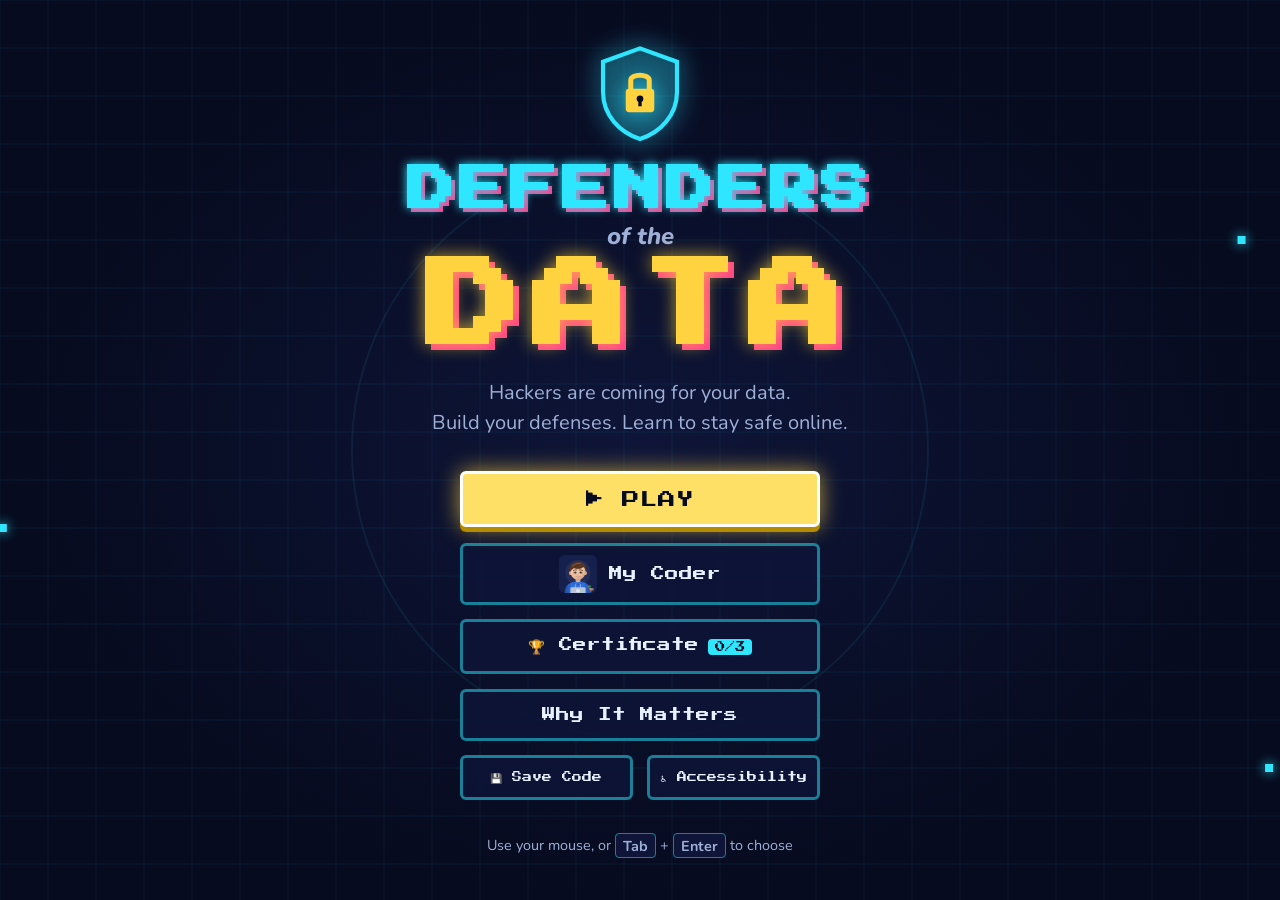
==== commit d3ae8ef4: "Certificate: Data Clicker goal is 500K bytes, and the signature says Creator & Developer Co-Authored" ====
--- a/index.html
+++ b/index.html
@@ -117,7 +117,7 @@
         <p class="cert-name" id="cert-name"></p>
         <p class="cert-line">is officially a</p>
         <p class="cert-rank">Certified Data Defender</p>
-        <p class="cert-body">for mastering online safety in all three missions: clearing all 100 levels of Tower Defense, building a billion-byte defense in Data Clicker, and quarantining every threat on the internet in Adventure.</p>
+        <p class="cert-body">for mastering online safety in all three missions: clearing all 100 levels of Tower Defense, earning 500K bytes in Data Clicker, and quarantining every threat on the internet in Adventure.</p>
         <div class="cert-footer">
           <div class="cert-sign">
             <span class="cert-sign-value" id="cert-date"></span>
@@ -133,7 +133,7 @@
           </svg>
           <div class="cert-sign">
             <span class="cert-signature">Haricharan Parna</span>
-            <span class="cert-sign-label">Haricharan Parna · Maker &amp; Developer</span>
+            <span class="cert-sign-label">Haricharan Parna · Creator &amp; Developer</span>
           </div>
         </div>
         <p class="cert-number" id="cert-number"></p>
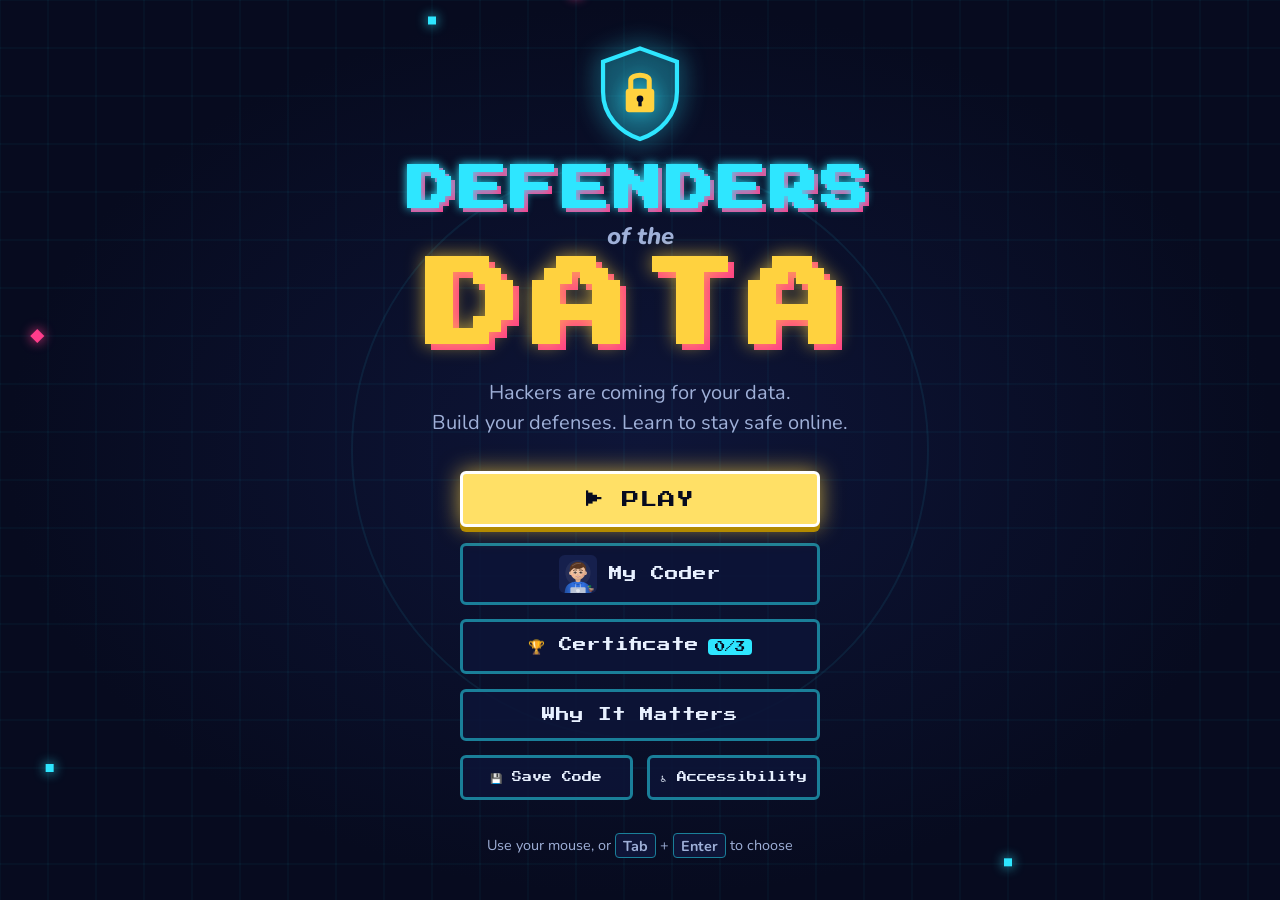
==== commit d8a6fd9e: "Add a shield-and-lock favicon to every page, and a Play it now link at the top of the README Co-Auth" ====
--- a/index.html
+++ b/index.html
@@ -8,6 +8,7 @@
   <link rel="preconnect" href="https://fonts.googleapis.com">
   <link rel="preconnect" href="https://fonts.gstatic.com" crossorigin>
   <link href="https://fonts.googleapis.com/css2?family=Press+Start+2P&family=Lilita+One&family=Nunito:wght@400;700;800&family=Cinzel:wght@600;800&family=Great+Vibes&display=swap" rel="stylesheet">
+  <link rel="icon" href="favicon.svg" type="image/svg+xml">
   <link rel="stylesheet" href="css/style.css">
 </head>
 <body>
--- a/css/style.css
+++ b/css/style.css
@@ -692,7 +692,7 @@
 
 /* ---------- How to Play videos (demo.js) ---------- */
 .panel.demo {
-  width: min(1000px, 96vw, calc((100dvh - 15rem) * 16 / 9));
+  width: min(1000px, 96vw, calc((100dvh - 18rem) * 16 / 9));
   min-width: min(560px, 96vw);
   max-height: 98dvh;
   padding: 1rem 1.2rem 1.1rem;
@@ -709,7 +709,6 @@
   animation: demo-blink 1.6s ease-in-out infinite;
 }
 @keyframes demo-blink { 50% { opacity: 0.55; } }
-.demo-voice { flex: none; }
 
 /* The screen: the game is laid out at 1280x720 and scaled down to fit */
 .demo-screen {
@@ -848,8 +847,6 @@
 }
 @keyframes demo-spin { to { transform: rotate(360deg); } }
 
-.demo-progress { height: 5px; margin-top: 0.5rem; border-radius: 3px; background: #1a2350; overflow: hidden; }
-.demo-progress span { display: block; height: 100%; width: 0; background: linear-gradient(90deg, var(--pink), var(--gold)); }
 /* Captions, like subtitles */
 .demo-caption {
   min-height: 3.2em;
@@ -1081,8 +1078,6 @@
 .mission-star { flex: none; font-size: 0.8rem; font-weight: 800; color: var(--gold); }
 .help-line { margin-top: 1rem; padding: 0.6rem 0.8rem; font-size: 0.92rem; background: rgba(255, 61, 139, 0.1); border-left: 4px solid var(--pink); border-radius: 4px; }
 .help-line a { color: var(--cyan); }
-/* The video started by itself, so the browser blocked sound until you click */
-.demo-voice.needs-click { color: var(--bg); background: var(--gold); border-color: var(--gold); animation: demo-blink 1.2s ease-in-out infinite; }
 
 /* ---------- Certified Data Defender (certificate.js) ---------- */
 .cert-btn { display: flex; align-items: center; justify-content: center; gap: 0.6rem; }
@@ -1242,3 +1237,123 @@
   .menu .btn { padding-top: 0.7rem; padding-bottom: 0.7rem; }
   .menu .coder-btn { padding-top: 0.35rem; padding-bottom: 0.35rem; }
 }
+
+/* ---------- Video player controls (demo.js) ---------- */
+.demo-controls {
+  display: flex;
+  align-items: center;
+  gap: 0.5rem;
+  margin-top: 0.5rem;
+  padding: 0.35rem 0.5rem;
+  background: rgba(7, 11, 31, 0.85);
+  border: 1px solid rgba(46, 230, 255, 0.25);
+  border-radius: 8px;
+}
+.demo-ctl {
+  flex: none;
+  min-width: 2.2rem;
+  height: 2.2rem;
+  padding: 0 0.45rem;
+  font: 800 0.85rem var(--body);
+  color: var(--text);
+  white-space: nowrap;
+  background: transparent;
+  border: 0;
+  border-radius: 6px;
+  cursor: pointer;
+}
+.demo-ctl:hover, .demo-ctl:focus-visible { background: rgba(46, 230, 255, 0.15); outline: none; }
+.demo-ctl:focus-visible { box-shadow: 0 0 0 2px var(--gold); }
+.demo-play { font-size: 1.1rem; }
+.demo-time { flex: none; font: 800 0.85rem var(--body); color: var(--text-dim); font-variant-numeric: tabular-nums; }
+.demo-sound { display: flex; align-items: center; gap: 0.2rem; }
+
+/* Sliders: the seek bar and volume, filled up to where they're set (--fill) */
+.demo-seek, .demo-volume {
+  --fill: 0%;
+  appearance: none;
+  height: 6px;
+  margin: 0;
+  background: linear-gradient(90deg, var(--pink), var(--gold)) 0 0 / var(--fill) 100% no-repeat, #2a3360;
+  border-radius: 999px;
+  cursor: pointer;
+}
+.demo-seek { flex: 1; min-width: 4rem; }
+.demo-volume { width: 4.5rem; background: linear-gradient(var(--cyan), var(--cyan)) 0 0 / var(--fill) 100% no-repeat, #2a3360; }
+.demo-seek::-webkit-slider-thumb, .demo-volume::-webkit-slider-thumb {
+  appearance: none;
+  width: 14px;
+  height: 14px;
+  background: #fff;
+  border: 0;
+  border-radius: 50%;
+  box-shadow: 0 0 6px rgba(0, 0, 0, 0.6);
+}
+.demo-seek::-moz-range-thumb, .demo-volume::-moz-range-thumb { width: 14px; height: 14px; background: #fff; border: 0; border-radius: 50%; }
+.demo-seek:focus-visible, .demo-volume:focus-visible { outline: 2px solid var(--gold); outline-offset: 4px; }
+.demo-speed {
+  flex: none;
+  padding: 0.3rem 0.4rem;
+  font: 800 0.8rem var(--body);
+  color: var(--text);
+  background: #1a2350;
+  border: 1px solid var(--cyan-dim);
+  border-radius: 6px;
+  cursor: pointer;
+}
+.demo-speed:focus-visible { outline: 2px solid var(--gold); }
+
+/* On the screen: a big ▶ while paused, a note while skipping, and a button when sound is blocked */
+.demo-screen { cursor: pointer; }
+.demo-big-play {
+  position: absolute;
+  top: 50%;
+  left: 50%;
+  z-index: 2;
+  display: grid;
+  place-items: center;
+  width: 4.5rem;
+  height: 4.5rem;
+  padding-left: 0.3rem;
+  font-size: 2rem;
+  color: #fff;
+  background: rgba(7, 11, 31, 0.75);
+  border: 3px solid #fff;
+  border-radius: 50%;
+  transform: translate(-50%, -50%);
+  pointer-events: none;
+}
+.demo-skipping {
+  position: absolute;
+  top: 0.6rem;
+  left: 50%;
+  z-index: 2;
+  padding: 0.3rem 0.8rem;
+  font: 800 0.9rem var(--body);
+  color: var(--bg);
+  background: var(--cyan);
+  border-radius: 999px;
+  transform: translateX(-50%);
+  pointer-events: none;
+}
+.demo-unmute {
+  position: absolute;
+  top: 0.6rem;
+  left: 0.6rem;
+  z-index: 2;
+  padding: 0.45rem 0.9rem;
+  font: 800 0.95rem var(--body);
+  color: var(--bg);
+  background: var(--gold);
+  border: 0;
+  border-radius: 999px;
+  cursor: pointer;
+  animation: demo-blink 1.2s ease-in-out infinite;
+}
+/* Paused: the keyboard's rainbow stops too */
+.demo.paused .demo-input, .demo.paused .demo-live { animation-play-state: paused; }
+@media (max-width: 640px) {
+  .demo-controls { flex-wrap: wrap; }
+  .demo-seek { order: -1; flex-basis: 100%; }
+  .demo-volume { width: 3.5rem; }
+}
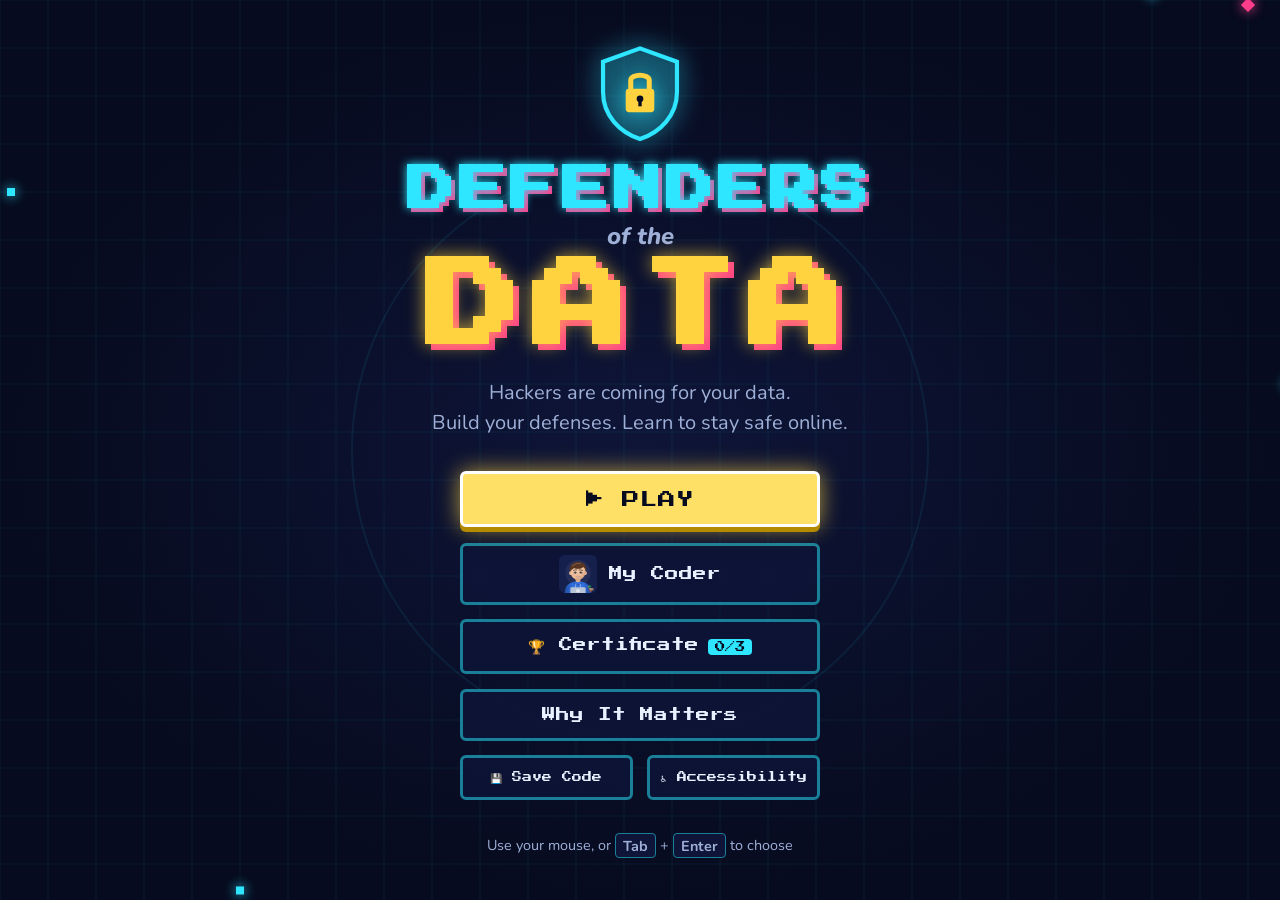
==== commit 798cbbc3: "Phone layout for Tower Defense, calmer motion, topic-matched Clicker questions, more help links, and" ====
--- a/index.html
+++ b/index.html
@@ -45,7 +45,8 @@
       </div>
     </nav>
 
-    <p class="hint">Use your mouse, or <kbd>Tab</kbd> + <kbd>Enter</kbd> to choose</p>
+    <p class="hint hint-mouse">Use your mouse, or <kbd>Tab</kbd> + <kbd>Enter</kbd> to choose</p>
+    <p class="hint hint-touch">Tap a button to choose</p>
   </main>
 
   <!-- Why It Matters -->
@@ -63,7 +64,14 @@
     <h3 class="missions-title">🎯 Real-Life Missions <span class="missions-count" id="missions-count"></span></h3>
     <p class="missions-sub">Do these in real life, then check them off for stars in the Coder Locker.</p>
     <div class="missions" id="missions-list"></div>
-    <p class="help-line">🚨 Got scammed or feel unsafe online? Tell a trusted adult right away. You can report scams at <a href="https://reportfraud.ftc.gov" target="_blank" rel="noopener">ReportFraud.ftc.gov</a>.</p>
+    <div class="help-line">
+      <p>🚨 <strong>Got scammed or feel unsafe online?</strong> Tell a trusted adult right away. It's never your fault, and you won't be in trouble for asking for help.</p>
+      <ul>
+        <li>Report scams: <a href="https://reportfraud.ftc.gov" target="_blank" rel="noopener">ReportFraud.ftc.gov</a></li>
+        <li>Someone threatening to share your photos? <a href="https://takeitdown.ncmec.org" target="_blank" rel="noopener">Take It Down</a> helps get them removed, and the <a href="https://report.cybertip.org" target="_blank" rel="noopener">CyberTipline</a> takes reports.</li>
+        <li>Personal info stolen? <a href="https://identitytheft.gov" target="_blank" rel="noopener">IdentityTheft.gov</a> gives you a step-by-step recovery plan.</li>
+      </ul>
+    </div>
     <button class="btn btn-primary close-btn">Let's go!</button>
   </dialog>
 
--- a/css/style.css
+++ b/css/style.css
@@ -130,6 +130,12 @@
 }
 
 .hint { margin: 0; font-size: 0.9rem; color: var(--text-dim); }
+/* Touch screens (no mouse) get the "tap" hint instead of the mouse and keyboard one */
+.hint-touch { display: none; }
+@media (hover: none) and (pointer: coarse) {
+  .hint-mouse { display: none; }
+  .hint-touch { display: block; }
+}
 kbd {
   font-family: var(--body);
   font-weight: 700;
@@ -251,7 +257,7 @@
 .locker {
   --lk-font: 'Lilita One', 'Nunito', sans-serif;
   --lk-yellow: #ffe94d;
-  width: 100vw;
+  width: 100%;   /* not 100vw, which counts the scrollbar and pokes off the right edge */
   height: 100dvh;
   max-width: none;
   max-height: none;
@@ -562,7 +568,7 @@
 
 /* Phones and small windows: coder on top, items underneath, whole thing scrolls */
 @media (max-width: 760px) {
-  .locker[open] { overflow-y: auto; }
+  .locker[open] { overflow-x: hidden; overflow-y: auto; }
   .lk-main { flex: none; display: flex; flex-direction: column-reverse; }
   .lk-right, .lk-stage { flex: none; }
   .lk-left { overflow: visible; }
@@ -704,7 +710,7 @@
   font-family: var(--pixel);
   font-size: 0.55rem;
   color: #fff;
-  background: #e0393e;
+  background: #c8262c;
   border-radius: 4px;
   animation: demo-blink 1.6s ease-in-out infinite;
 }
@@ -1040,6 +1046,16 @@
 .access-switch:focus-visible { outline: none; }
 .access-note { font-size: 0.92rem; color: var(--text-dim); }
 
+/* Read out by screen readers but not shown (like a page's main heading on the game screens) */
+.sr-only {
+  position: absolute;
+  width: 1px;
+  height: 1px;
+  overflow: hidden;
+  clip-path: inset(50%);
+  white-space: nowrap;
+}
+
 /* Bigger text: everything sized in rem grows */
 html.big-text { font-size: 118%; }
 /* Calm mode: no flashing, shaking or bouncing (like the computer's own "reduce motion" setting) */
@@ -1078,6 +1094,9 @@
 .mission-star { flex: none; font-size: 0.8rem; font-weight: 800; color: var(--gold); }
 .help-line { margin-top: 1rem; padding: 0.6rem 0.8rem; font-size: 0.92rem; background: rgba(255, 61, 139, 0.1); border-left: 4px solid var(--pink); border-radius: 4px; }
 .help-line a { color: var(--cyan); }
+.help-line p { margin: 0; }
+.help-line ul { margin: 0.4rem 0 0; padding-left: 1.3rem; }
+.help-line li { margin-top: 0.2rem; }
 
 /* ---------- Certified Data Defender (certificate.js) ---------- */
 .cert-btn { display: flex; align-items: center; justify-content: center; gap: 0.6rem; }
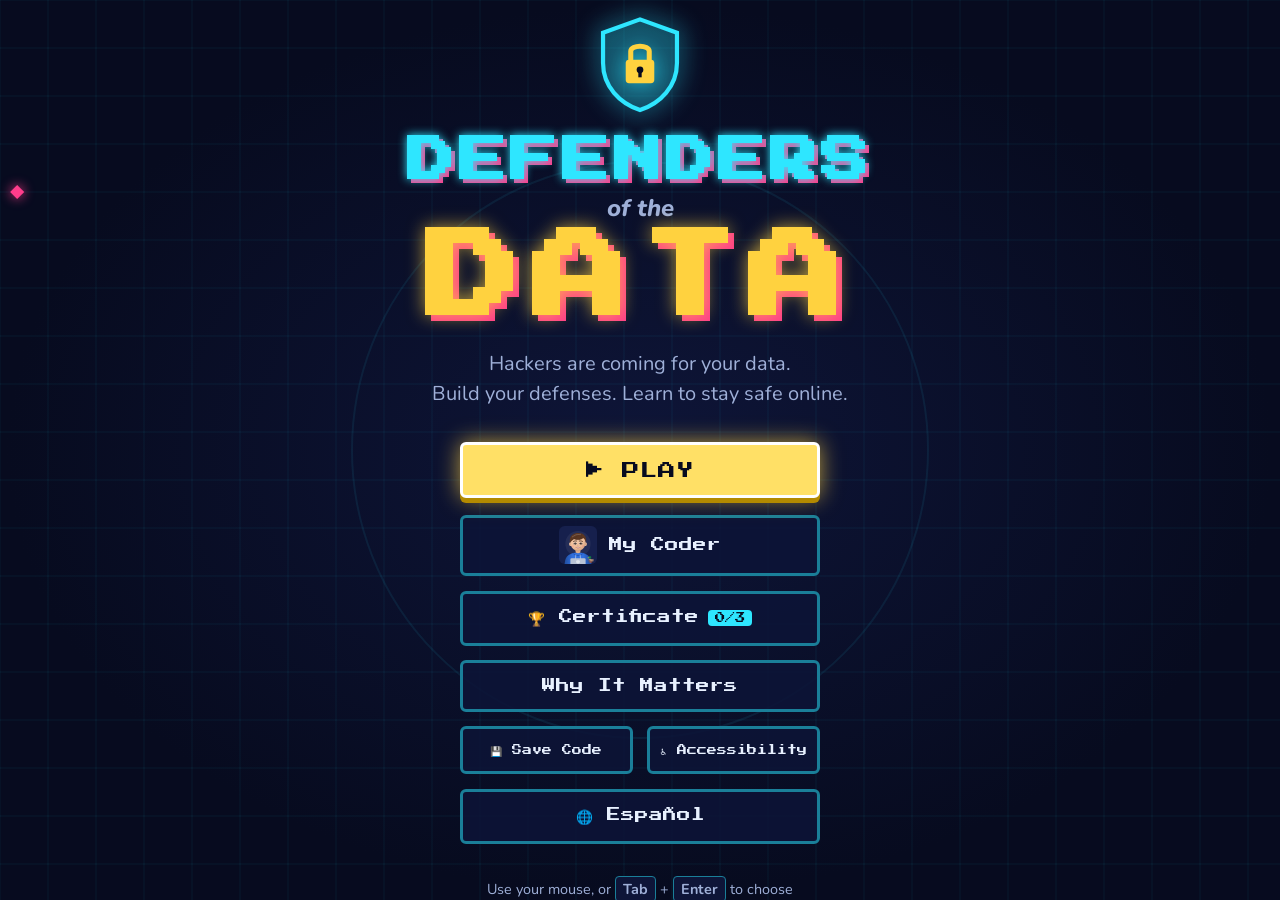
==== commit 02811d7b: "Play the whole game in Spanish (Español) - A 🌐 Español / English button on the title screen switches" ====
--- a/index.html
+++ b/index.html
@@ -43,6 +43,7 @@
         <button class="btn" id="btn-save">💾 Save Code</button>
         <button class="btn" id="btn-access">♿ Accessibility</button>
       </div>
+      <button class="btn" id="btn-lang" translate="no" lang="es">🌐 Español</button>
     </nav>
 
     <p class="hint hint-mouse">Use your mouse, or <kbd>Tab</kbd> + <kbd>Enter</kbd> to choose</p>
@@ -241,6 +242,8 @@
   <div id="toast" role="status" aria-live="polite"></div>
 
   <script src="js/access.js"></script>
+  <script src="js/lang-es.js"></script>
+  <script src="js/i18n.js"></script>
   <script src="js/background.js"></script>
   <script src="js/menu.js"></script>
   <script src="js/avatar.js"></script>
--- a/css/style.css
+++ b/css/style.css
@@ -998,8 +998,8 @@
 .save-tip { font-size: 0.9rem; color: var(--text-dim); }
 
 /* ---------- Accessibility (access.js) ---------- */
-.menu-row { display: grid; grid-template-columns: 1fr 1fr; gap: 0.9rem; }
-.menu-row .btn { padding: 0.85rem 0.3rem; font-size: 0.62rem; white-space: nowrap; }
+.menu-row { display: grid; grid-template-columns: repeat(2, minmax(0, 1fr)); gap: 0.9rem; }
+.menu-row .btn { padding: 0.85rem 0.3rem; font-size: 0.62rem; line-height: 1.5; }   /* longer Spanish labels wrap instead of spilling out */
 .access-list { display: grid; gap: 0.7rem; margin: 1rem 0; }
 .access-option {
   display: flex;
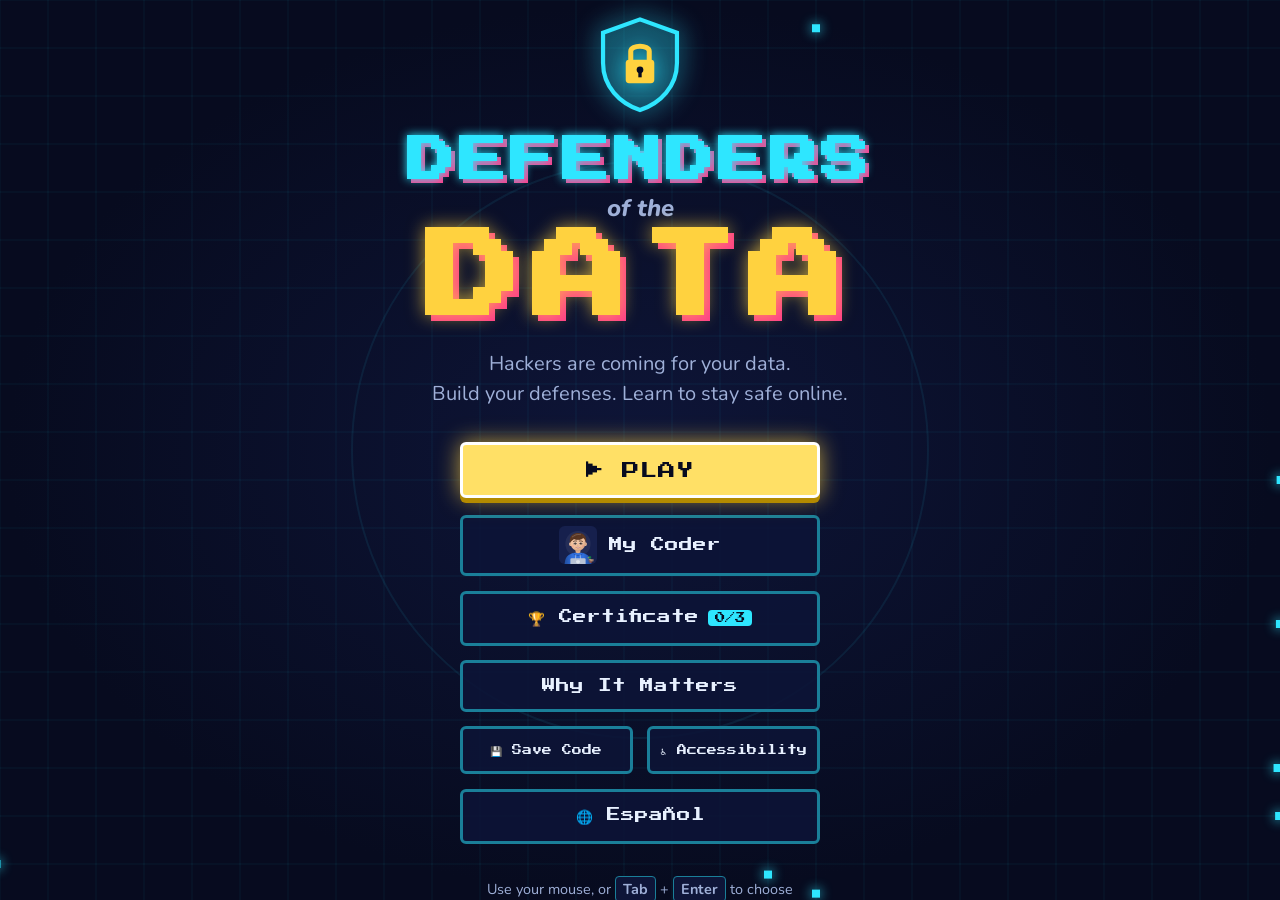
==== commit fb080209: "Add Quiz mode with Practice and Test New quiz.html page: pick a topic, level and length, then answer" ====
--- a/index.html
+++ b/index.html
@@ -162,7 +162,7 @@
     <!-- Step 1: pick a game -->
     <div id="mode-games">
       <h2 id="mode-title">Choose Your Mode</h2>
-      <div class="modes three">
+      <div class="modes four">
         <button class="mode-card" id="btn-tower-defense">
           <span class="mode-emoji">🏰</span>
           <strong>Tower Defense</strong>
@@ -177,6 +177,11 @@
           <span class="mode-emoji">⚔️</span>
           <strong>Adventure</strong>
           <span>Explore the internet, battle hackers and collect them in your Threat Index.</span>
+        </a>
+        <a class="mode-card" id="btn-quiz" href="quiz.html">
+          <span class="mode-emoji">📝</span>
+          <strong>Quiz</strong>
+          <span>Practice or take a test on any topic. See your score and review every answer.</span>
         </a>
       </div>
       <button class="btn close-btn">Back</button>
--- a/css/style.css
+++ b/css/style.css
@@ -585,8 +585,11 @@
 }
 
 .modes.three { grid-template-columns: repeat(3, 1fr); }
-#dlg-mode:has(#mode-games:not([hidden])) { width: min(820px, 94vw); }
+.modes.four { grid-template-columns: repeat(4, 1fr); }
+#dlg-mode:has(#mode-games:not([hidden])) { width: min(1000px, 94vw); }
 @media (max-width: 720px) { .modes.three { grid-template-columns: 1fr; } }
+@media (max-width: 900px) { .modes.four { grid-template-columns: 1fr 1fr; } }
+@media (max-width: 520px) { .modes.four { grid-template-columns: 1fr; } }
 
 /* ---------- You've been hacked! (hacked.js) ---------- */
 .hacked {
@@ -1045,6 +1048,34 @@
 .access-switch:checked::after { transform: translateX(1.4rem); }
 .access-switch:focus-visible { outline: none; }
 .access-note { font-size: 0.92rem; color: var(--text-dim); }
+.access-reload { font-size: 0.92rem; font-weight: 800; color: var(--gold); }
+
+/* Easy-read font: the pixel font becomes a plain, wide font from the computer (Verdana, or the closest one it has).
+   size-adjust makes it about as big as the pixel letters it replaces. */
+@font-face {
+  font-family: 'Easy Read';
+  src: local('Verdana Bold'), local('Verdana-Bold'), local('Tahoma Bold'), local('Tahoma-Bold'), local('Roboto Bold'), local('Roboto-Bold'), local('Arial Bold'), local('Arial-BoldMT'), local('DejaVu Sans Bold');
+  size-adjust: 125%;
+}
+html.easy-font { --pixel: 'Easy Read', Verdana, var(--body); --lk-font: 'Easy Read', Verdana, var(--body); }
+html.easy-font body { letter-spacing: 0.02em; line-height: 1.5; }
+
+/* High contrast: solid backgrounds, bright text and borders, thick focus outlines */
+html.contrast {
+  --bg: #000;
+  --bg-2: #000;
+  --text: #fff;
+  --text-dim: #f2f6ff;
+  --cyan-dim: var(--cyan);
+  --panel: #000;
+}
+html.contrast body { background: #000; }
+html.contrast #bg { opacity: 0.25; }
+html.contrast .panel, html.contrast dialog { background: #000; border-color: #fff; }
+html.contrast .btn, html.contrast .choice, html.contrast .access-option, html.contrast input, html.contrast select { border-color: #fff !important; }
+html.contrast a { text-decoration: underline; }
+html.contrast :focus-visible { outline: 4px solid var(--gold) !important; outline-offset: 3px; }
+html.contrast * { text-shadow: none !important; }
 
 /* Read out by screen readers but not shown (like a page's main heading on the game screens) */
 .sr-only {
